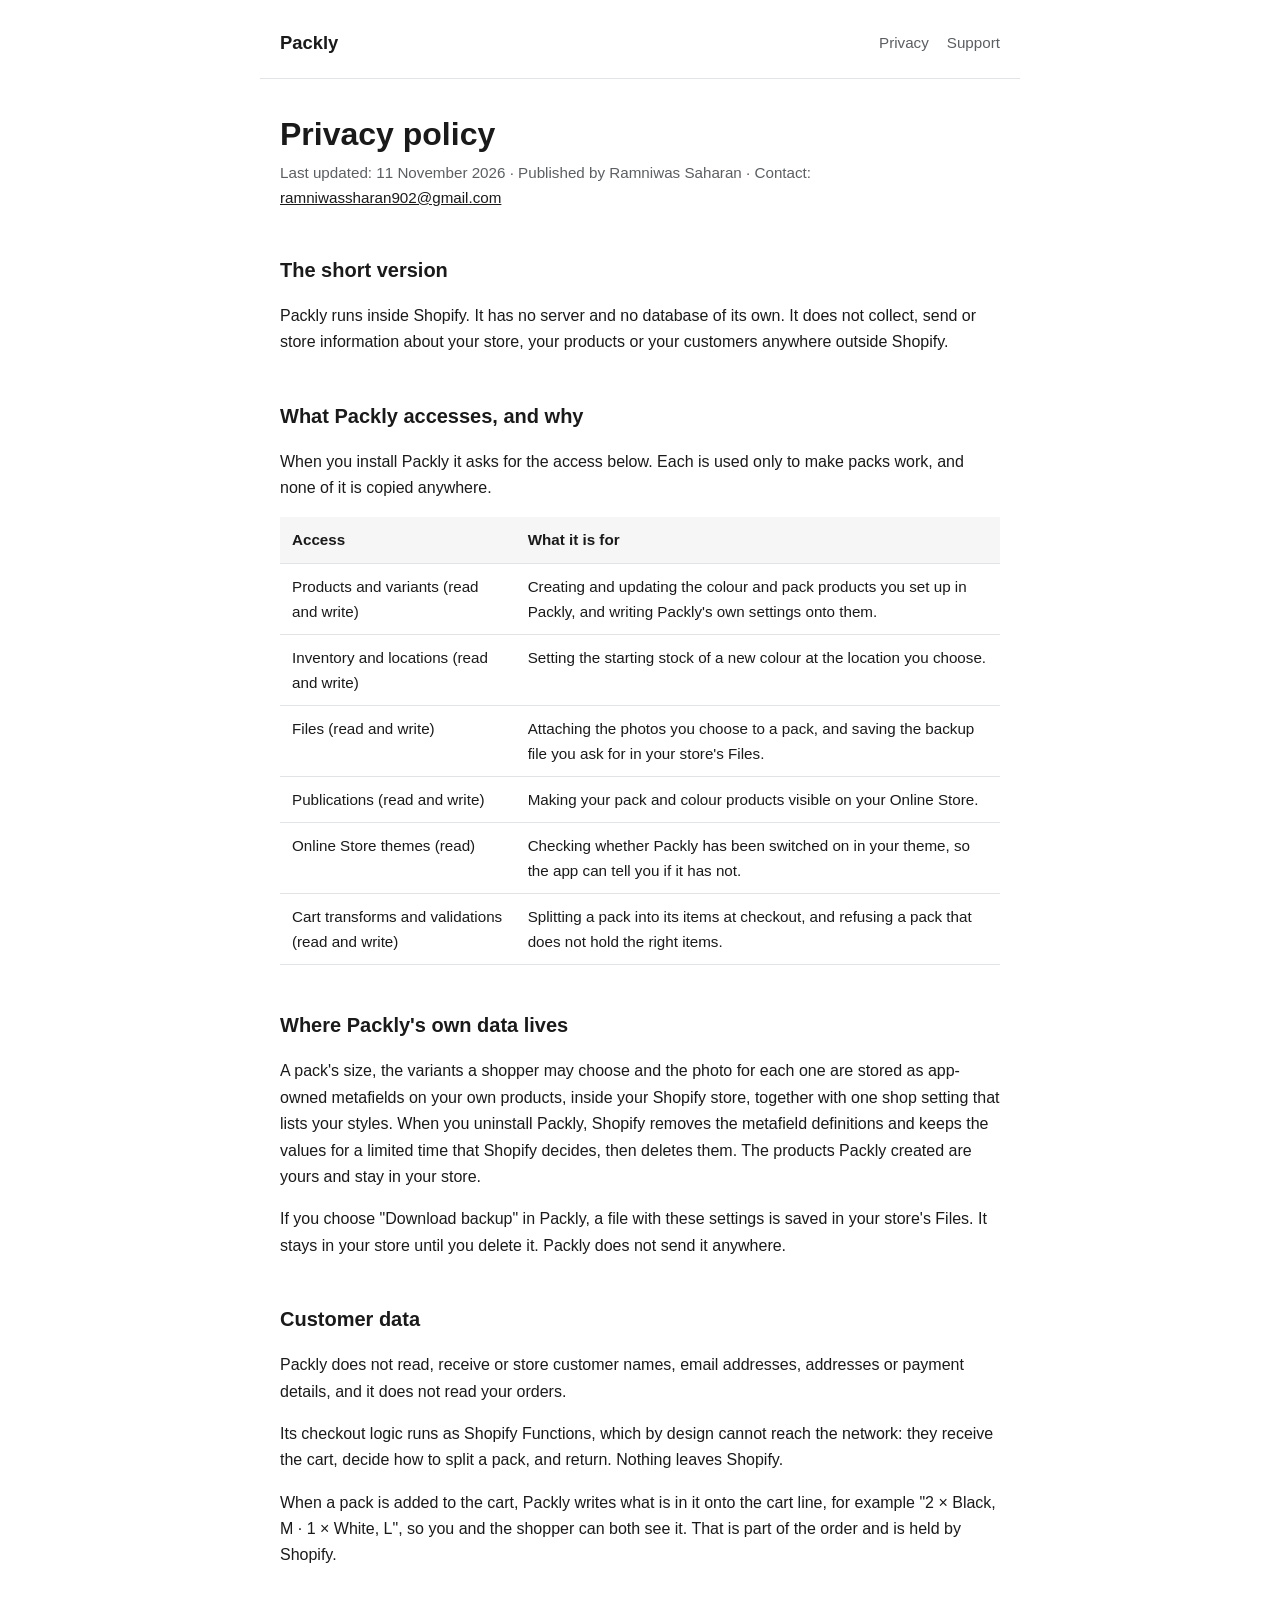
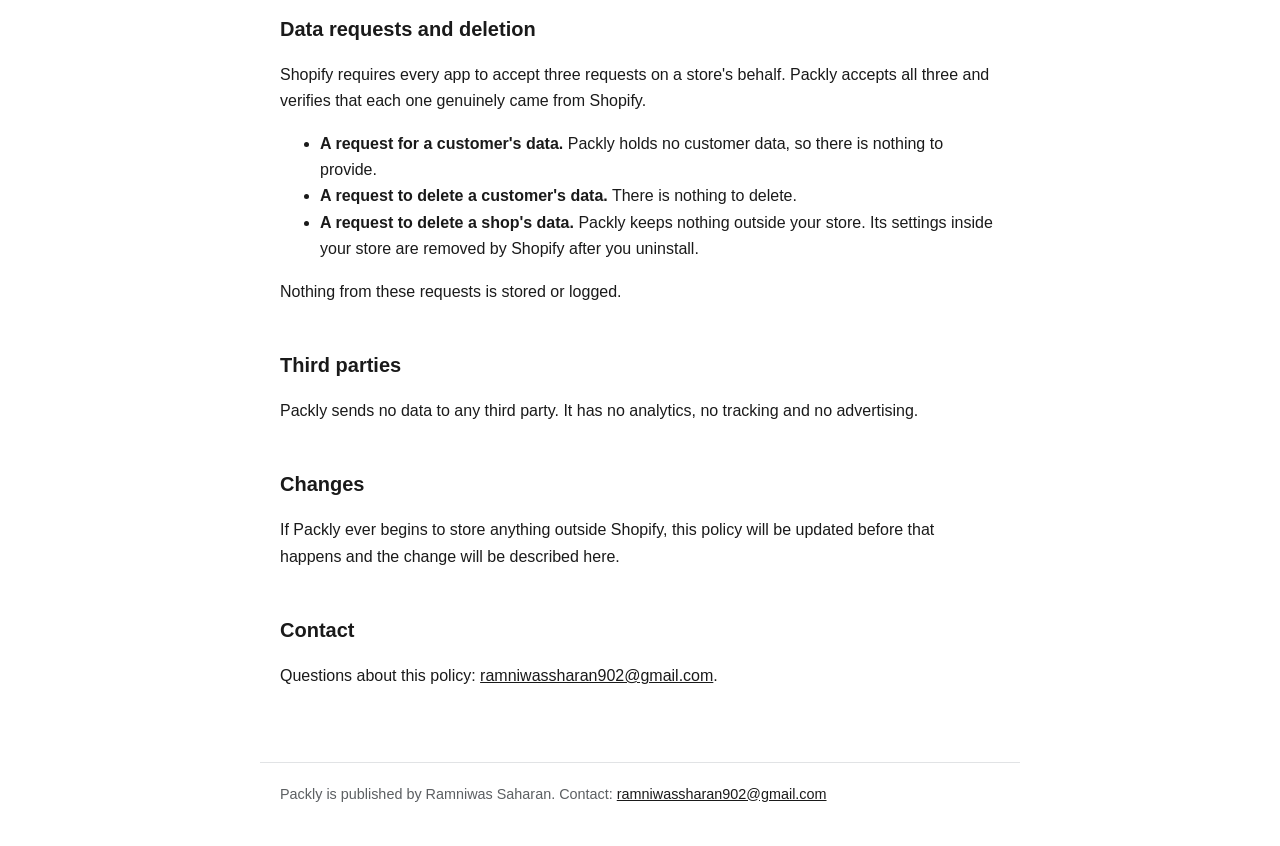
==== privacy.html @ 3a973455 "Packly privacy policy and support pages" ====
<!doctype html>
<html lang="en"><head><meta charset="utf-8"><meta name="viewport" content="width=device-width,initial-scale=1">
<title>Packly – Privacy policy</title><meta name="description" content="How Packly handles data: it stores nothing outside Shopify."><link rel="stylesheet" href="style.css"></head>
<body><header><a class="brand" href="index.html">Packly</a><nav><a href="privacy.html">Privacy</a><a href="support.html">Support</a></nav></header>
<main>
<h1>Privacy policy</h1>
<p class="meta">Last updated: 11 November 2026 &middot; Published by Ramniwas Saharan &middot; Contact: <a href="mailto:ramniwassharan902@gmail.com">ramniwassharan902@gmail.com</a></p>

<h2>The short version</h2>
<p>Packly runs inside Shopify. It has no server and no database of its own. It does not collect, send or store information about your store, your products or your customers anywhere outside Shopify.</p>

<h2>What Packly accesses, and why</h2>
<p>When you install Packly it asks for the access below. Each is used only to make packs work, and none of it is copied anywhere.</p>
<table>
<tr><th>Access</th><th>What it is for</th></tr>
<tr><td>Products and variants (read and write)</td><td>Creating and updating the colour and pack products you set up in Packly, and writing Packly's own settings onto them.</td></tr>
<tr><td>Inventory and locations (read and write)</td><td>Setting the starting stock of a new colour at the location you choose.</td></tr>
<tr><td>Files (read and write)</td><td>Attaching the photos you choose to a pack, and saving the backup file you ask for in your store's Files.</td></tr>
<tr><td>Publications (read and write)</td><td>Making your pack and colour products visible on your Online Store.</td></tr>
<tr><td>Online Store themes (read)</td><td>Checking whether Packly has been switched on in your theme, so the app can tell you if it has not.</td></tr>
<tr><td>Cart transforms and validations (read and write)</td><td>Splitting a pack into its items at checkout, and refusing a pack that does not hold the right items.</td></tr>
</table>

<h2>Where Packly's own data lives</h2>
<p>A pack's size, the variants a shopper may choose and the photo for each one are stored as app-owned metafields on your own products, inside your Shopify store, together with one shop setting that lists your styles. When you uninstall Packly, Shopify removes the metafield definitions and keeps the values for a limited time that Shopify decides, then deletes them. The products Packly created are yours and stay in your store.</p>
<p>If you choose "Download backup" in Packly, a file with these settings is saved in your store's Files. It stays in your store until you delete it. Packly does not send it anywhere.</p>

<h2>Customer data</h2>
<p>Packly does not read, receive or store customer names, email addresses, addresses or payment details, and it does not read your orders.</p>
<p>Its checkout logic runs as Shopify Functions, which by design cannot reach the network: they receive the cart, decide how to split a pack, and return. Nothing leaves Shopify.</p>
<p>When a pack is added to the cart, Packly writes what is in it onto the cart line, for example "2 &times; Black, M &middot; 1 &times; White, L", so you and the shopper can both see it. That is part of the order and is held by Shopify.</p>

<h2>Data requests and deletion</h2>
<p>Shopify requires every app to accept three requests on a store's behalf. Packly accepts all three and verifies that each one genuinely came from Shopify.</p>
<ul>
<li><strong>A request for a customer's data.</strong> Packly holds no customer data, so there is nothing to provide.</li>
<li><strong>A request to delete a customer's data.</strong> There is nothing to delete.</li>
<li><strong>A request to delete a shop's data.</strong> Packly keeps nothing outside your store. Its settings inside your store are removed by Shopify after you uninstall.</li>
</ul>
<p>Nothing from these requests is stored or logged.</p>

<h2>Third parties</h2>
<p>Packly sends no data to any third party. It has no analytics, no tracking and no advertising.</p>

<h2>Changes</h2>
<p>If Packly ever begins to store anything outside Shopify, this policy will be updated before that happens and the change will be described here.</p>

<h2>Contact</h2>
<p>Questions about this policy: <a href="mailto:ramniwassharan902@gmail.com">ramniwassharan902@gmail.com</a>.</p>
</main>
<footer>Packly is published by Ramniwas Saharan. Contact: <a href="mailto:ramniwassharan902@gmail.com">ramniwassharan902@gmail.com</a></footer></body></html>
---- style.css ----
:root{--bg:#fff;--fg:#1a1a1a;--muted:#5c5f62;--line:#e1e3e5;--accent:#111;--soft:#f6f6f7}
@media (prefers-color-scheme:dark){:root{--bg:#141414;--fg:#ececec;--muted:#a1a1a1;--line:#2c2c2c;--accent:#fff;--soft:#1d1d1d}}
*{box-sizing:border-box}
body{margin:0;background:var(--bg);color:var(--fg);font:16px/1.65 -apple-system,BlinkMacSystemFont,"Segoe UI",Roboto,Helvetica,Arial,sans-serif}
header,main,footer{max-width:760px;margin:0 auto;padding:0 20px}
header{display:flex;align-items:center;justify-content:space-between;padding-top:28px;padding-bottom:20px;border-bottom:1px solid var(--line)}
header a.brand{font-weight:700;font-size:1.15rem;color:var(--fg);text-decoration:none}
nav a{margin-left:18px;color:var(--muted);text-decoration:none;font-size:.95rem}
nav a:hover{color:var(--fg)}
main{padding-top:36px;padding-bottom:56px}
h1{font-size:2rem;line-height:1.2;margin:0 0 6px}
h2{font-size:1.25rem;margin:2.2em 0 .5em}
p.meta{color:var(--muted);margin:0 0 1.6em;font-size:.95rem}
a{color:var(--fg)}
table{width:100%;border-collapse:collapse;margin:1em 0;font-size:.95rem}
th,td{text-align:left;padding:10px 12px;border-bottom:1px solid var(--line);vertical-align:top}
th{background:var(--soft);font-weight:600}
.card{background:var(--soft);border:1px solid var(--line);border-radius:12px;padding:18px 20px;margin:1.2em 0}
details{border-bottom:1px solid var(--line);padding:12px 0}
summary{cursor:pointer;font-weight:600}
details p{margin:.6em 0 0;color:var(--muted)}
footer{padding-top:20px;padding-bottom:40px;border-top:1px solid var(--line);color:var(--muted);font-size:.9rem}
@media (max-width:520px){nav a{margin-left:12px}h1{font-size:1.6rem}}
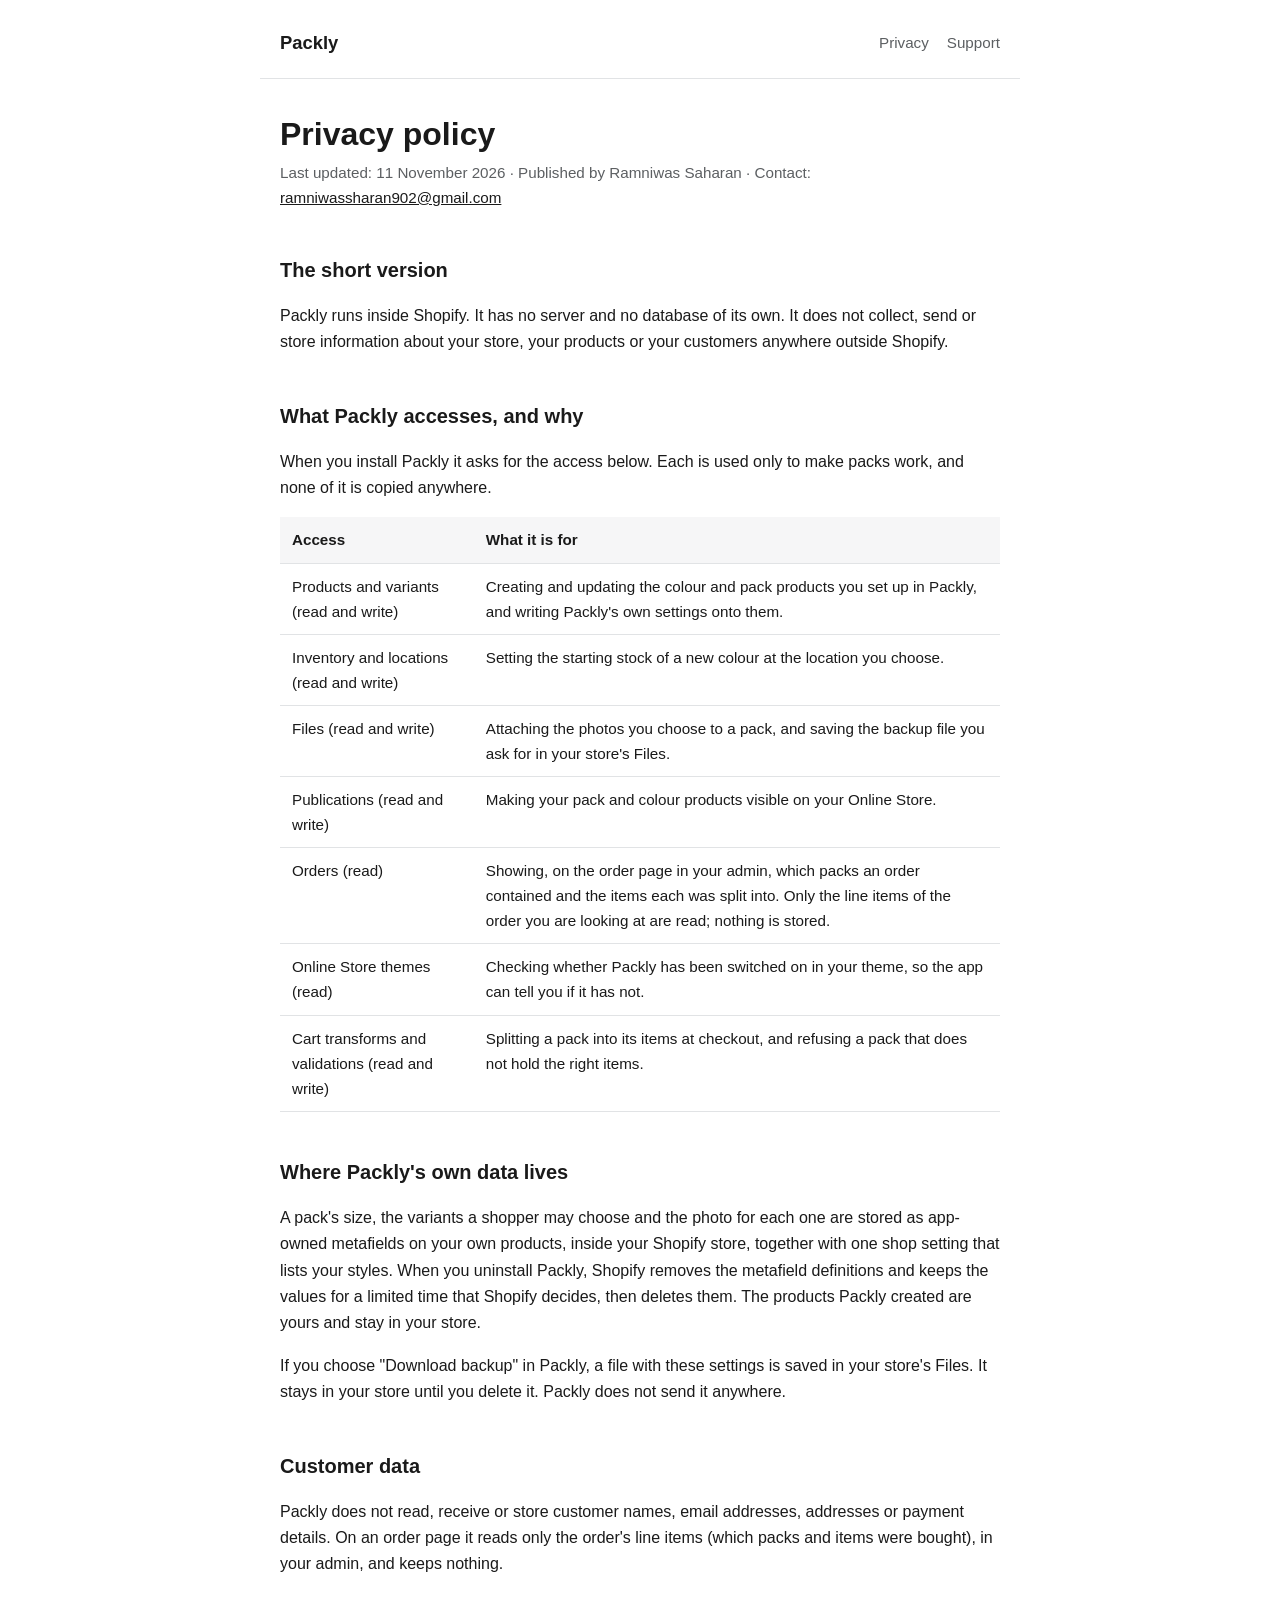
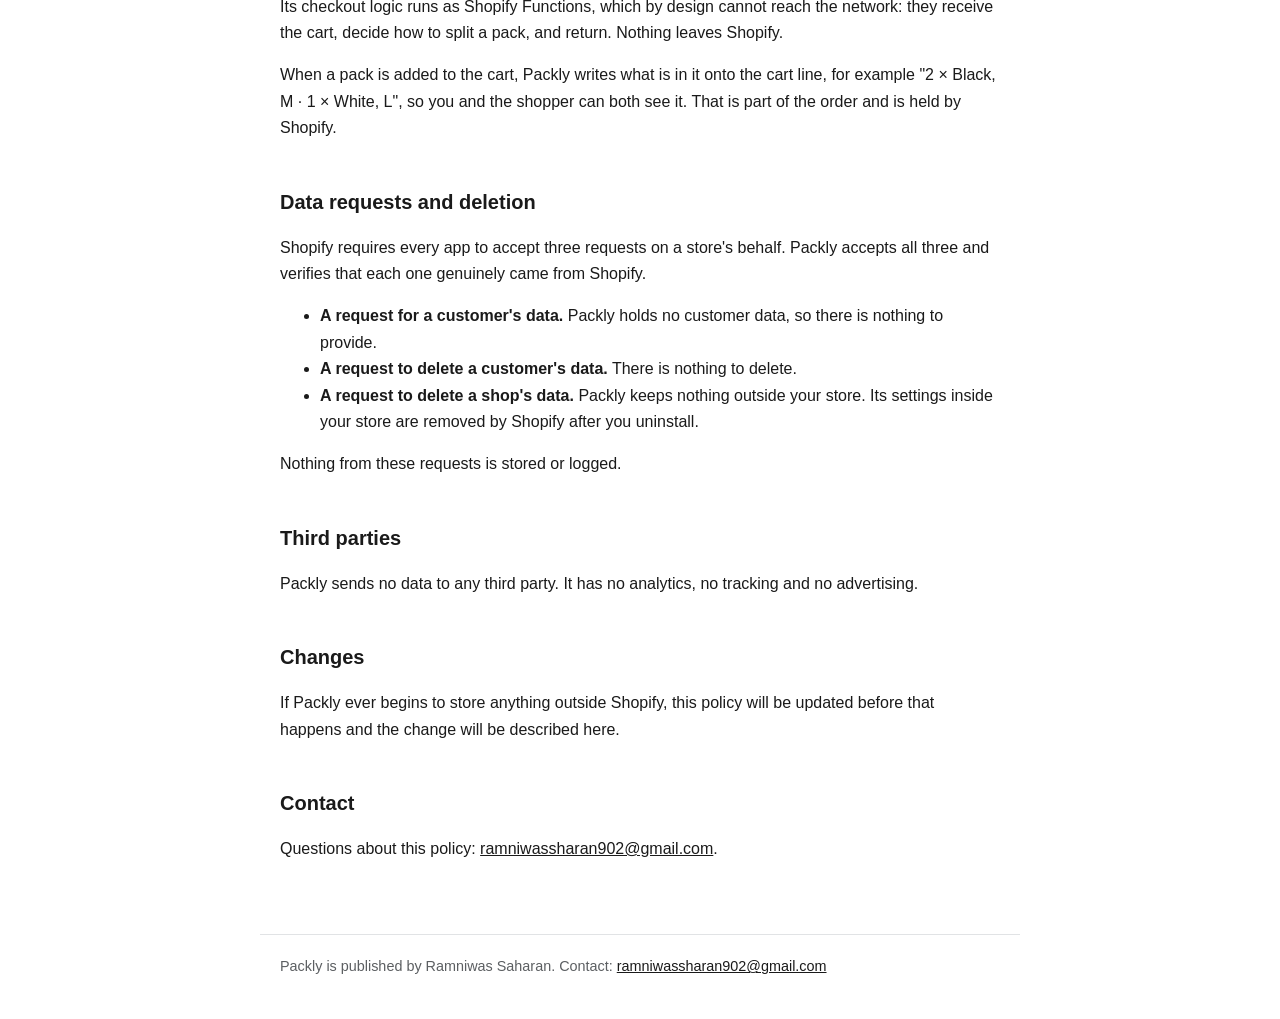
==== commit 38c530bf: "Privacy: orders access" ====
--- a/privacy.html
+++ b/privacy.html
@@ -17,6 +17,7 @@
 <tr><td>Inventory and locations (read and write)</td><td>Setting the starting stock of a new colour at the location you choose.</td></tr>
 <tr><td>Files (read and write)</td><td>Attaching the photos you choose to a pack, and saving the backup file you ask for in your store's Files.</td></tr>
 <tr><td>Publications (read and write)</td><td>Making your pack and colour products visible on your Online Store.</td></tr>
+<tr><td>Orders (read)</td><td>Showing, on the order page in your admin, which packs an order contained and the items each was split into. Only the line items of the order you are looking at are read; nothing is stored.</td></tr>
 <tr><td>Online Store themes (read)</td><td>Checking whether Packly has been switched on in your theme, so the app can tell you if it has not.</td></tr>
 <tr><td>Cart transforms and validations (read and write)</td><td>Splitting a pack into its items at checkout, and refusing a pack that does not hold the right items.</td></tr>
 </table>
@@ -26,7 +27,7 @@
 <p>If you choose "Download backup" in Packly, a file with these settings is saved in your store's Files. It stays in your store until you delete it. Packly does not send it anywhere.</p>
 
 <h2>Customer data</h2>
-<p>Packly does not read, receive or store customer names, email addresses, addresses or payment details, and it does not read your orders.</p>
+<p>Packly does not read, receive or store customer names, email addresses, addresses or payment details. On an order page it reads only the order's line items (which packs and items were bought), in your admin, and keeps nothing.</p>
 <p>Its checkout logic runs as Shopify Functions, which by design cannot reach the network: they receive the cart, decide how to split a pack, and return. Nothing leaves Shopify.</p>
 <p>When a pack is added to the cart, Packly writes what is in it onto the cart line, for example "2 &times; Black, M &middot; 1 &times; White, L", so you and the shopper can both see it. That is part of the order and is held by Shopify.</p>
 
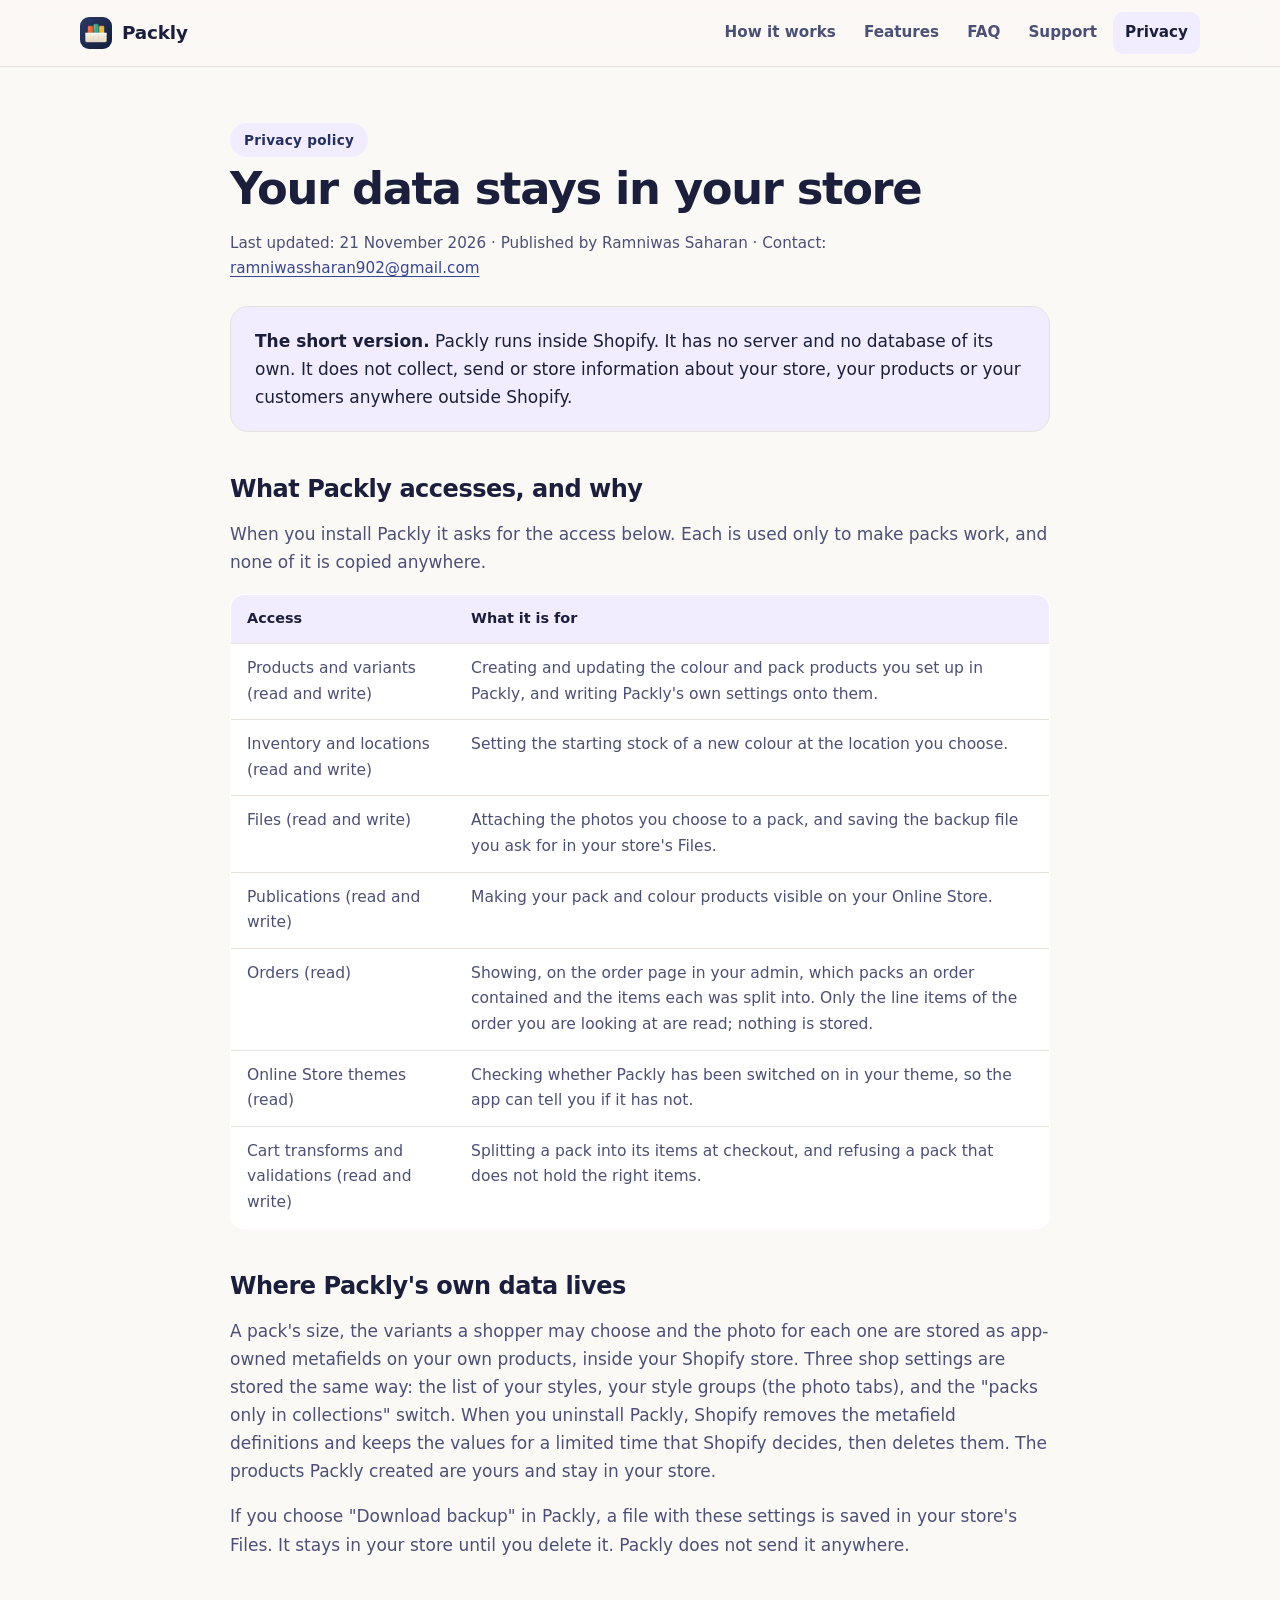
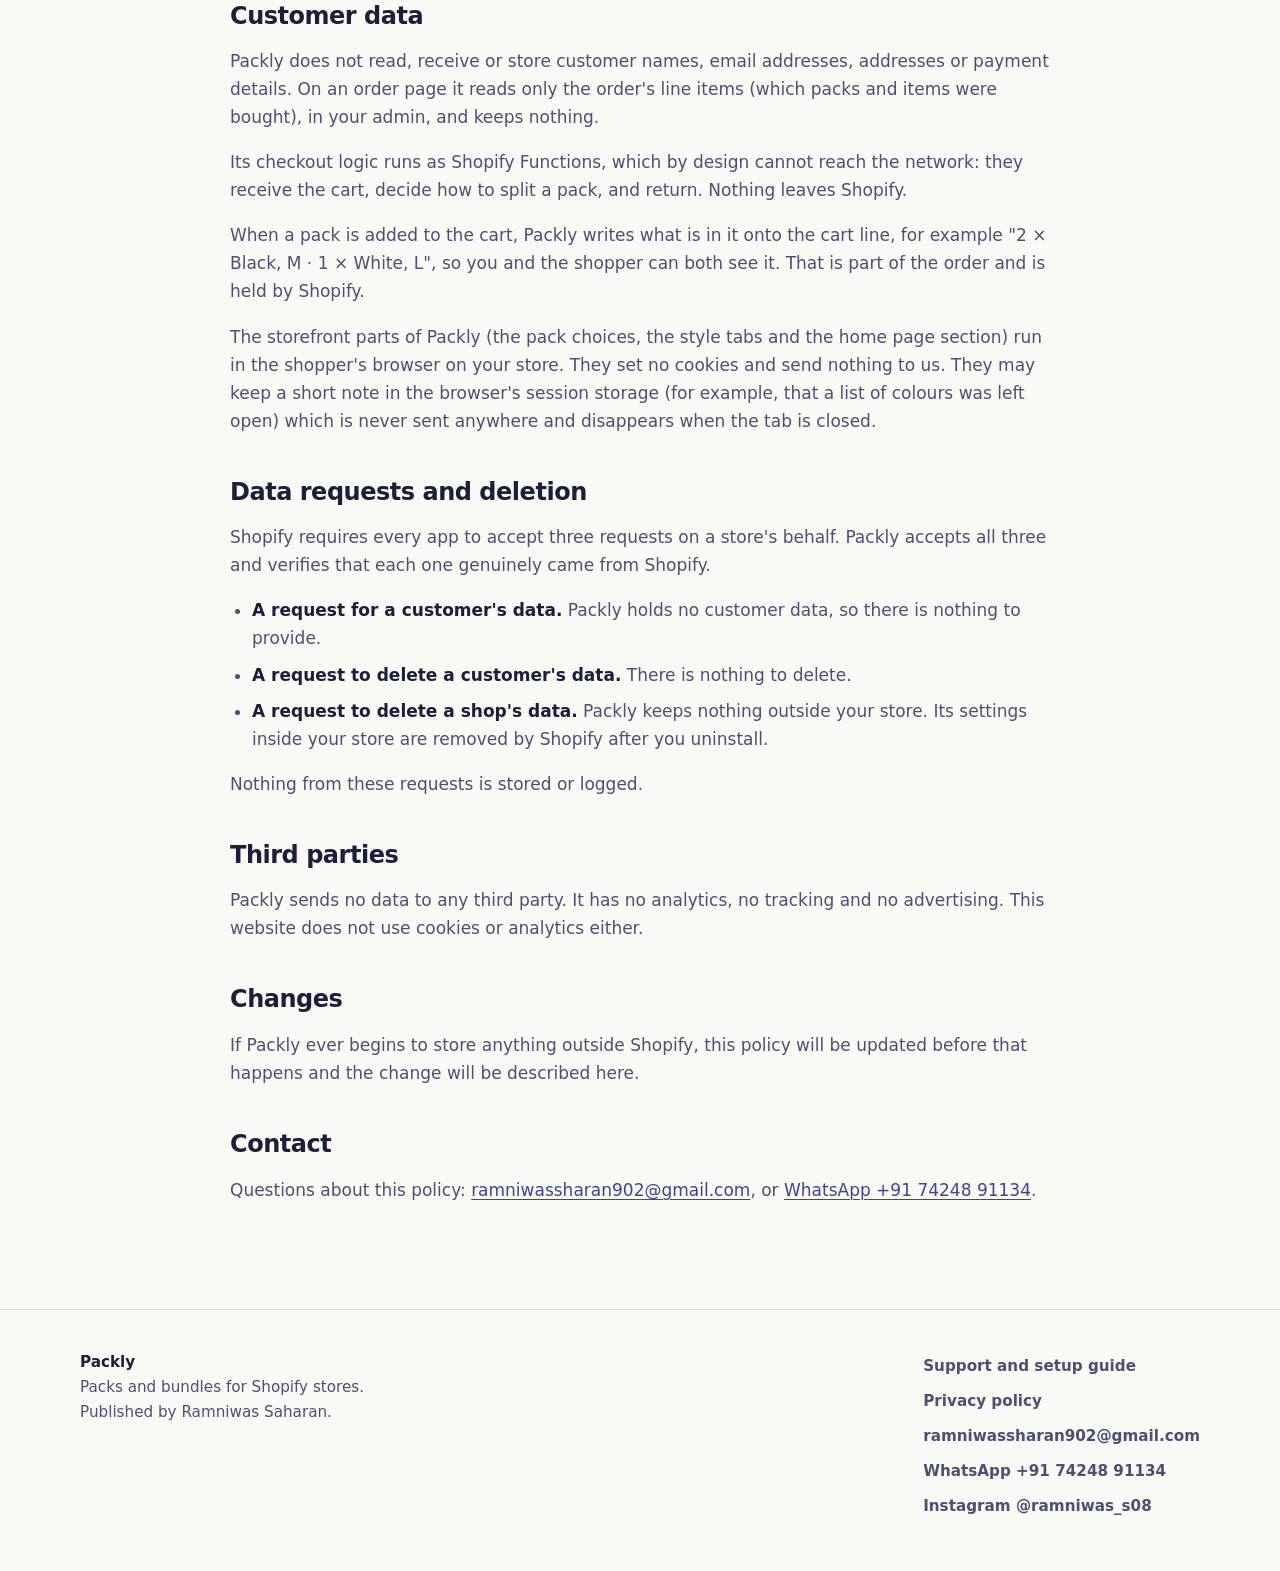
==== commit 0aa84258: "Modern site redesign: home, support and privacy pages, screenshots, favicon" ====
--- a/privacy.html
+++ b/privacy.html
@@ -1,13 +1,39 @@
 <!doctype html>
-<html lang="en"><head><meta charset="utf-8"><meta name="viewport" content="width=device-width,initial-scale=1">
-<title>Packly – Privacy policy</title><meta name="description" content="How Packly handles data: it stores nothing outside Shopify."><link rel="stylesheet" href="style.css"></head>
-<body><header><a class="brand" href="index.html">Packly</a><nav><a href="privacy.html">Privacy</a><a href="support.html">Support</a></nav></header>
-<main>
-<h1>Privacy policy</h1>
-<p class="meta">Last updated: 11 November 2026 &middot; Published by Ramniwas Saharan &middot; Contact: <a href="mailto:ramniwassharan902@gmail.com">ramniwassharan902@gmail.com</a></p>
+<html lang="en">
+<head>
+<meta charset="utf-8">
+<meta name="viewport" content="width=device-width,initial-scale=1">
+<title>Privacy policy – Packly</title>
+<meta name="description" content="Packly runs inside Shopify and stores nothing outside it. What it accesses, why, and what happens to your data.">
+<meta name="theme-color" content="#26305e">
+<link rel="canonical" href="https://ramniwas08.github.io/packly/privacy.html">
+<link rel="icon" href="assets/favicon.png">
+<link rel="apple-touch-icon" href="assets/icon-192.png">
+<meta property="og:title" content="Privacy policy – Packly">
+<meta property="og:description" content="">
+<meta property="og:image" content="https://ramniwas08.github.io/packly/assets/hero-every-store.jpg">
+<meta property="og:type" content="website">
+<link rel="stylesheet" href="style.css">
+<script src="site.js" defer></script>
+</head>
+<body>
+<a class="skip" href="#main">Skip to content</a>
+<header class="site-header"><div class="wrap">
+<a class="brand" href="index.html"><img src="assets/icon-192.png" alt="" width="32" height="32">Packly</a>
+<nav aria-label="Main">
+<a href="index.html#how">How it works</a>
+<a href="index.html#features">Features</a>
+<a href="index.html#faq">FAQ</a>
+<a href="support.html">Support</a>
+<a href="privacy.html" aria-current="page">Privacy</a>
+</nav></div></header>
 
-<h2>The short version</h2>
-<p>Packly runs inside Shopify. It has no server and no database of its own. It does not collect, send or store information about your store, your products or your customers anywhere outside Shopify.</p>
+
+<main id="main"><div class="doc"><div class="wrap">
+<span class="eyebrow">Privacy policy</span>
+<h1>Your data stays in your store</h1>
+<p class="meta">Last updated: 21 November 2026 · Published by Ramniwas Saharan · Contact: <a href="mailto:ramniwassharan902@gmail.com">ramniwassharan902@gmail.com</a></p>
+<div class="callout"><p><strong>The short version.</strong> Packly runs inside Shopify. It has no server and no database of its own. It does not collect, send or store information about your store, your products or your customers anywhere outside Shopify.</p></div>
 
 <h2>What Packly accesses, and why</h2>
 <p>When you install Packly it asks for the access below. Each is used only to make packs work, and none of it is copied anywhere.</p>
@@ -23,13 +49,14 @@
 </table>
 
 <h2>Where Packly's own data lives</h2>
-<p>A pack's size, the variants a shopper may choose and the photo for each one are stored as app-owned metafields on your own products, inside your Shopify store, together with one shop setting that lists your styles. When you uninstall Packly, Shopify removes the metafield definitions and keeps the values for a limited time that Shopify decides, then deletes them. The products Packly created are yours and stay in your store.</p>
+<p>A pack's size, the variants a shopper may choose and the photo for each one are stored as app-owned metafields on your own products, inside your Shopify store. Three shop settings are stored the same way: the list of your styles, your style groups (the photo tabs), and the "packs only in collections" switch. When you uninstall Packly, Shopify removes the metafield definitions and keeps the values for a limited time that Shopify decides, then deletes them. The products Packly created are yours and stay in your store.</p>
 <p>If you choose "Download backup" in Packly, a file with these settings is saved in your store's Files. It stays in your store until you delete it. Packly does not send it anywhere.</p>
 
 <h2>Customer data</h2>
 <p>Packly does not read, receive or store customer names, email addresses, addresses or payment details. On an order page it reads only the order's line items (which packs and items were bought), in your admin, and keeps nothing.</p>
 <p>Its checkout logic runs as Shopify Functions, which by design cannot reach the network: they receive the cart, decide how to split a pack, and return. Nothing leaves Shopify.</p>
-<p>When a pack is added to the cart, Packly writes what is in it onto the cart line, for example "2 &times; Black, M &middot; 1 &times; White, L", so you and the shopper can both see it. That is part of the order and is held by Shopify.</p>
+<p>When a pack is added to the cart, Packly writes what is in it onto the cart line, for example "2 × Black, M · 1 × White, L", so you and the shopper can both see it. That is part of the order and is held by Shopify.</p>
+<p>The storefront parts of Packly (the pack choices, the style tabs and the home page section) run in the shopper's browser on your store. They set no cookies and send nothing to us. They may keep a short note in the browser's session storage (for example, that a list of colours was left open) which is never sent anywhere and disappears when the tab is closed.</p>
 
 <h2>Data requests and deletion</h2>
 <p>Shopify requires every app to accept three requests on a store's behalf. Packly accepts all three and verifies that each one genuinely came from Shopify.</p>
@@ -41,12 +68,23 @@
 <p>Nothing from these requests is stored or logged.</p>
 
 <h2>Third parties</h2>
-<p>Packly sends no data to any third party. It has no analytics, no tracking and no advertising.</p>
+<p>Packly sends no data to any third party. It has no analytics, no tracking and no advertising. This website does not use cookies or analytics either.</p>
 
 <h2>Changes</h2>
 <p>If Packly ever begins to store anything outside Shopify, this policy will be updated before that happens and the change will be described here.</p>
 
 <h2>Contact</h2>
-<p>Questions about this policy: <a href="mailto:ramniwassharan902@gmail.com">ramniwassharan902@gmail.com</a>.</p>
-</main>
-<footer>Packly is published by Ramniwas Saharan. Contact: <a href="mailto:ramniwassharan902@gmail.com">ramniwassharan902@gmail.com</a></footer></body></html>
+<p>Questions about this policy: <a href="mailto:ramniwassharan902@gmail.com">ramniwassharan902@gmail.com</a>, or <a href="https://wa.me/917424891134">WhatsApp +91 74248 91134</a>.</p>
+</div></div></main>
+
+
+<footer class="site-footer"><div class="wrap footer-grid">
+<div><strong style="color:var(--ink)">Packly</strong><br>Packs and bundles for Shopify stores.<br>Published by Ramniwas Saharan.</div>
+<nav aria-label="Footer">
+<a href="support.html">Support and setup guide</a>
+<a href="privacy.html">Privacy policy</a>
+<a href="mailto:ramniwassharan902@gmail.com">ramniwassharan902@gmail.com</a>
+<a href="https://wa.me/917424891134">WhatsApp +91 74248 91134</a>
+<a href="https://instagram.com/ramniwas_s08">Instagram @ramniwas_s08</a>
+</nav></div></footer>
+</body></html>
--- a/style.css
+++ b/style.css
@@ -1,23 +1,162 @@
-:root{--bg:#fff;--fg:#1a1a1a;--muted:#5c5f62;--line:#e1e3e5;--accent:#111;--soft:#f6f6f7}
-@media (prefers-color-scheme:dark){:root{--bg:#141414;--fg:#ececec;--muted:#a1a1a1;--line:#2c2c2c;--accent:#fff;--soft:#1d1d1d}}
-*{box-sizing:border-box}
-body{margin:0;background:var(--bg);color:var(--fg);font:16px/1.65 -apple-system,BlinkMacSystemFont,"Segoe UI",Roboto,Helvetica,Arial,sans-serif}
-header,main,footer{max-width:760px;margin:0 auto;padding:0 20px}
-header{display:flex;align-items:center;justify-content:space-between;padding-top:28px;padding-bottom:20px;border-bottom:1px solid var(--line)}
-header a.brand{font-weight:700;font-size:1.15rem;color:var(--fg);text-decoration:none}
-nav a{margin-left:18px;color:var(--muted);text-decoration:none;font-size:.95rem}
-nav a:hover{color:var(--fg)}
-main{padding-top:36px;padding-bottom:56px}
-h1{font-size:2rem;line-height:1.2;margin:0 0 6px}
-h2{font-size:1.25rem;margin:2.2em 0 .5em}
-p.meta{color:var(--muted);margin:0 0 1.6em;font-size:.95rem}
-a{color:var(--fg)}
-table{width:100%;border-collapse:collapse;margin:1em 0;font-size:.95rem}
-th,td{text-align:left;padding:10px 12px;border-bottom:1px solid var(--line);vertical-align:top}
-th{background:var(--soft);font-weight:600}
-.card{background:var(--soft);border:1px solid var(--line);border-radius:12px;padding:18px 20px;margin:1.2em 0}
-details{border-bottom:1px solid var(--line);padding:12px 0}
-summary{cursor:pointer;font-weight:600}
-details p{margin:.6em 0 0;color:var(--muted)}
-footer{padding-top:20px;padding-bottom:40px;border-top:1px solid var(--line);color:var(--muted);font-size:.9rem}
-@media (max-width:520px){nav a{margin-left:12px}h1{font-size:1.6rem}}
+/* Packly site — clean, light, modern. Warm off-white, deep indigo ink, one amber accent.
+   One file for every page. System fonts only (no web-font request), subtle motion that stops
+   for people who ask for less of it. */
+:root {
+  --bg: #fbf9f6;
+  --surface: #ffffff;
+  --ink: #1b1f3b;
+  --ink-soft: #4b5074;
+  --line: #e7e3dc;
+  --accent: #f2a93b;
+  --brand: #26305e;
+  --brand-2: #3a4790;
+  --on-brand: #ffffff;
+  --tint: #f1edff;
+  --ok: #1c7c4f;
+  --radius: 18px;
+  --shadow: 0 1px 2px rgba(27, 31, 59, .06), 0 12px 32px -12px rgba(27, 31, 59, .18);
+  --max: 1120px;
+  font-family: ui-sans-serif, system-ui, -apple-system, "Segoe UI", Roboto, "Helvetica Neue", Arial, sans-serif;
+}
+@media (prefers-color-scheme: dark) {
+  :root {
+    --bg: #111428; --surface: #181c37; --ink: #f2f3fb; --ink-soft: #b4b9d8; --line: #2a2f55;
+    --tint: #1d2147; --brand: #aab4ff; --brand-2: #c9d0ff; --on-brand: #11142a;
+    --shadow: 0 1px 2px rgba(0, 0, 0, .4), 0 12px 32px -12px rgba(0, 0, 0, .6);
+  }
+}
+* { box-sizing: border-box; }
+html { scroll-behavior: smooth; }
+body { margin: 0; background: var(--bg); color: var(--ink); line-height: 1.65; font-size: 17px; -webkit-font-smoothing: antialiased; }
+img { max-width: 100%; height: auto; display: block; }
+a { color: var(--brand-2); text-decoration-thickness: 1px; text-underline-offset: 3px; }
+a:hover { color: var(--brand); }
+:focus-visible { outline: 3px solid var(--accent); outline-offset: 3px; border-radius: 6px; }
+.skip { position: absolute; left: -999px; top: 8px; background: var(--ink); color: var(--bg); padding: 10px 14px; border-radius: 8px; z-index: 50; }
+.skip:focus { left: 8px; }
+.wrap { width: min(var(--max), 100% - 40px); margin-inline: auto; }
+
+.site-header { position: sticky; top: 0; z-index: 20; background: color-mix(in srgb, var(--bg) 86%, transparent); backdrop-filter: saturate(1.4) blur(12px); border-bottom: 1px solid var(--line); }
+.site-header .wrap { display: flex; align-items: center; justify-content: space-between; min-height: 66px; gap: 16px; }
+.brand { display: inline-flex; align-items: center; gap: 10px; font-weight: 800; font-size: 1.15rem; color: var(--ink); text-decoration: none; letter-spacing: -.01em; }
+.brand img { width: 32px; height: 32px; border-radius: 9px; }
+nav { display: flex; align-items: center; gap: 4px; flex-wrap: wrap; }
+nav a { color: var(--ink-soft); text-decoration: none; padding: 8px 12px; border-radius: 10px; font-weight: 600; font-size: .95rem; }
+nav a:hover, nav a[aria-current="page"] { color: var(--ink); background: var(--tint); }
+
+.btn { display: inline-flex; align-items: center; gap: 8px; padding: 13px 22px; border-radius: 999px; font-weight: 700; text-decoration: none; border: 1px solid transparent; transition: transform .15s ease, box-shadow .15s ease; }
+.btn-primary { background: var(--brand); color: var(--on-brand); box-shadow: 0 8px 20px -8px color-mix(in srgb, var(--brand) 70%, transparent); }
+.btn-primary:hover { transform: translateY(-2px); color: var(--on-brand); }
+.btn-ghost { background: var(--surface); color: var(--ink); border-color: var(--line); }
+.btn-ghost:hover { transform: translateY(-2px); box-shadow: var(--shadow); color: var(--ink); }
+
+.hero { padding: 72px 0 40px; position: relative; overflow: hidden; isolation: isolate; }
+.hero::before { content: ""; position: absolute; inset: -20% -10% auto auto; width: 620px; height: 620px; background: radial-gradient(closest-side, color-mix(in srgb, var(--accent) 38%, transparent), transparent); z-index: -1; }
+.hero::after { content: ""; position: absolute; inset: auto auto -30% -10%; width: 560px; height: 560px; background: radial-gradient(closest-side, color-mix(in srgb, var(--brand-2) 26%, transparent), transparent); z-index: -1; }
+.hero-grid { display: grid; grid-template-columns: 1.02fr 1fr; gap: 48px; align-items: center; }
+.eyebrow { display: inline-flex; align-items: center; gap: 8px; padding: 6px 14px; border-radius: 999px; background: var(--tint); color: var(--brand); font-weight: 700; font-size: .85rem; letter-spacing: .02em; }
+h1 { font-size: clamp(2.2rem, 5vw, 3.6rem); line-height: 1.07; letter-spacing: -.03em; margin: 18px 0 18px; font-weight: 800; }
+h1 em { font-style: normal; background: linear-gradient(180deg, transparent 62%, color-mix(in srgb, var(--accent) 55%, transparent) 62%); }
+.lead { font-size: 1.2rem; color: var(--ink-soft); max-width: 36em; margin: 0 0 28px; }
+.cta-row { display: flex; flex-wrap: wrap; gap: 12px; }
+.hero-note { margin-top: 18px; color: var(--ink-soft); font-size: .92rem; }
+.frame { border-radius: var(--radius); overflow: hidden; box-shadow: var(--shadow); border: 1px solid var(--line); background: var(--surface); }
+.frame img { width: 100%; }
+.float { animation: float 7s ease-in-out infinite; }
+@keyframes float { 50% { transform: translateY(-8px); } }
+
+section { padding: 64px 0; }
+.section-head { max-width: 42em; margin-bottom: 36px; }
+h2 { font-size: clamp(1.7rem, 3.2vw, 2.4rem); line-height: 1.15; letter-spacing: -.02em; margin: 0 0 12px; }
+h3 { font-size: 1.12rem; margin: 0 0 6px; letter-spacing: -.01em; }
+.section-head p { color: var(--ink-soft); margin: 0; font-size: 1.08rem; }
+.band { background: var(--surface); border-block: 1px solid var(--line); }
+
+.steps { display: grid; grid-template-columns: repeat(3, 1fr); gap: 20px; counter-reset: step; }
+.step { background: var(--surface); border: 1px solid var(--line); border-radius: var(--radius); padding: 26px; }
+.step::before { counter-increment: step; content: counter(step); display: grid; place-items: center; width: 36px; height: 36px; border-radius: 12px; background: var(--brand); color: var(--on-brand); font-weight: 800; margin-bottom: 14px; }
+.step p { margin: 0; color: var(--ink-soft); }
+
+.grid-3 { display: grid; grid-template-columns: repeat(3, 1fr); gap: 20px; }
+.card { background: var(--bg); border: 1px solid var(--line); border-radius: var(--radius); padding: 26px; transition: transform .2s ease, box-shadow .2s ease; }
+.band .card { background: var(--bg); }
+.card:hover { transform: translateY(-3px); box-shadow: var(--shadow); }
+.card p { margin: 0; color: var(--ink-soft); font-size: .98rem; }
+.icon { width: 44px; height: 44px; border-radius: 14px; background: var(--tint); display: grid; place-items: center; margin-bottom: 14px; font-size: 1.3rem; }
+
+.split { display: grid; grid-template-columns: 1fr 1fr; gap: 48px; align-items: center; }
+.split.reverse .copy { order: 2; }
+.copy ul { padding: 0; list-style: none; margin: 18px 0 0; display: grid; gap: 10px; }
+.copy li { padding-left: 30px; position: relative; color: var(--ink-soft); }
+.copy li::before { content: "✓"; position: absolute; left: 0; top: 2px; width: 22px; height: 22px; border-radius: 50%; background: var(--tint); color: var(--ok); display: grid; place-items: center; font-size: .8rem; font-weight: 800; line-height: 22px; text-align: center; }
+.copy p { color: var(--ink-soft); }
+.chips { display: flex; flex-wrap: wrap; gap: 10px; margin-top: 18px; }
+.chip { padding: 8px 16px; border-radius: 999px; background: var(--bg); border: 1px solid var(--line); font-weight: 600; font-size: .92rem; }
+
+.price { display: grid; place-items: center; text-align: center; }
+.price-card { background: var(--bg); border: 1px solid var(--line); border-radius: 24px; padding: 40px; max-width: 460px; box-shadow: var(--shadow); }
+.price-card .amount { font-size: 3.4rem; font-weight: 800; letter-spacing: -.03em; }
+.price-card ul { text-align: left; list-style: none; padding: 0; margin: 20px 0 26px; display: grid; gap: 10px; color: var(--ink-soft); }
+.price-card li::before { content: "✓ "; color: var(--ok); font-weight: 800; }
+
+details { background: var(--surface); border: 1px solid var(--line); border-radius: 14px; padding: 0 20px; margin-bottom: 10px; }
+summary { cursor: pointer; padding: 16px 0; font-weight: 700; list-style: none; display: flex; justify-content: space-between; gap: 16px; }
+summary::-webkit-details-marker { display: none; }
+summary::after { content: "+"; font-size: 1.4rem; line-height: 1; color: var(--brand); transition: transform .2s ease; }
+details[open] summary::after { transform: rotate(45deg); }
+details p { color: var(--ink-soft); margin: 0 0 16px; }
+
+.cta-band { background: linear-gradient(135deg, #26305e, #3a4790); color: #fff; border-radius: 28px; padding: 56px 40px; text-align: center; }
+.cta-band h2 { color: #fff; }
+.cta-band p { color: #dfe2ff; max-width: 34em; margin: 0 auto 26px; }
+.cta-band .btn-primary { background: var(--accent); color: #2b1c00; box-shadow: none; }
+.cta-band .btn-ghost { background: transparent; color: #fff; border-color: rgba(255, 255, 255, .45); }
+
+.doc { padding: 56px 0 24px; }
+.doc .wrap { width: min(820px, 100% - 40px); }
+.doc h1 { font-size: clamp(2rem, 4vw, 2.8rem); margin-top: 8px; }
+.doc h2 { font-size: 1.5rem; margin-top: 44px; }
+.doc p, .doc li { color: var(--ink-soft); }
+.doc strong { color: var(--ink); }
+.doc ol, .doc ul { padding-left: 22px; }
+.doc li { margin-bottom: 8px; }
+.meta { color: var(--ink-soft); font-size: .95rem; }
+.callout { background: var(--tint); border: 1px solid var(--line); border-radius: var(--radius); padding: 20px 24px; margin: 24px 0; }
+.callout p { margin: 0; color: var(--ink); }
+table { width: 100%; border-collapse: collapse; margin: 18px 0; background: var(--surface); border: 1px solid var(--line); border-radius: 14px; overflow: hidden; font-size: .97rem; }
+th, td { text-align: left; padding: 12px 16px; border-bottom: 1px solid var(--line); vertical-align: top; color: var(--ink-soft); }
+th { background: var(--tint); color: var(--ink); font-size: .9rem; }
+tr:last-child td { border-bottom: 0; }
+.contact-grid { display: grid; grid-template-columns: repeat(3, 1fr); gap: 16px; margin: 24px 0; }
+.contact-grid a { display: block; text-decoration: none; background: var(--surface); border: 1px solid var(--line); border-radius: 16px; padding: 18px 20px; color: var(--ink); transition: transform .15s ease, box-shadow .15s ease; }
+.contact-grid a:hover { transform: translateY(-2px); box-shadow: var(--shadow); }
+.contact-grid strong { font-size: .95rem; }
+.contact-grid small { display: block; color: var(--ink-soft); margin-bottom: 4px; }
+.toc { display: flex; flex-wrap: wrap; gap: 8px; margin: 18px 0 0; }
+.toc a { padding: 6px 14px; border-radius: 999px; background: var(--surface); border: 1px solid var(--line); text-decoration: none; font-weight: 600; font-size: .9rem; color: var(--ink-soft); }
+code { background: var(--tint); padding: 2px 7px; border-radius: 6px; font-size: .9em; }
+
+.site-footer { border-top: 1px solid var(--line); margin-top: 64px; padding: 40px 0 48px; color: var(--ink-soft); font-size: .95rem; }
+.footer-grid { display: flex; flex-wrap: wrap; gap: 24px 48px; justify-content: space-between; }
+.footer-grid nav { display: grid; gap: 2px; }
+.footer-grid nav a { padding: 4px 0; background: none; }
+
+.js .reveal { opacity: 0; transform: translateY(16px); transition: opacity .6s ease, transform .6s ease; }
+.js .reveal.in { opacity: 1; transform: none; }
+
+@media (max-width: 900px) {
+  .hero { padding-top: 40px; }
+  .hero-grid, .split { grid-template-columns: 1fr; gap: 28px; }
+  .split.reverse .copy { order: 0; }
+  .steps, .grid-3, .contact-grid { grid-template-columns: 1fr; }
+  section { padding: 44px 0; }
+  .cta-band { padding: 40px 22px; }
+  nav a { padding: 8px 9px; font-size: .9rem; }
+  .site-header .wrap { flex-wrap: wrap; padding-block: 8px; }
+}
+@media (prefers-reduced-motion: reduce) {
+  html { scroll-behavior: auto; }
+  .float { animation: none; }
+  .js .reveal { opacity: 1; transform: none; transition: none; }
+  .btn, .card, .contact-grid a { transition: none; }
+}
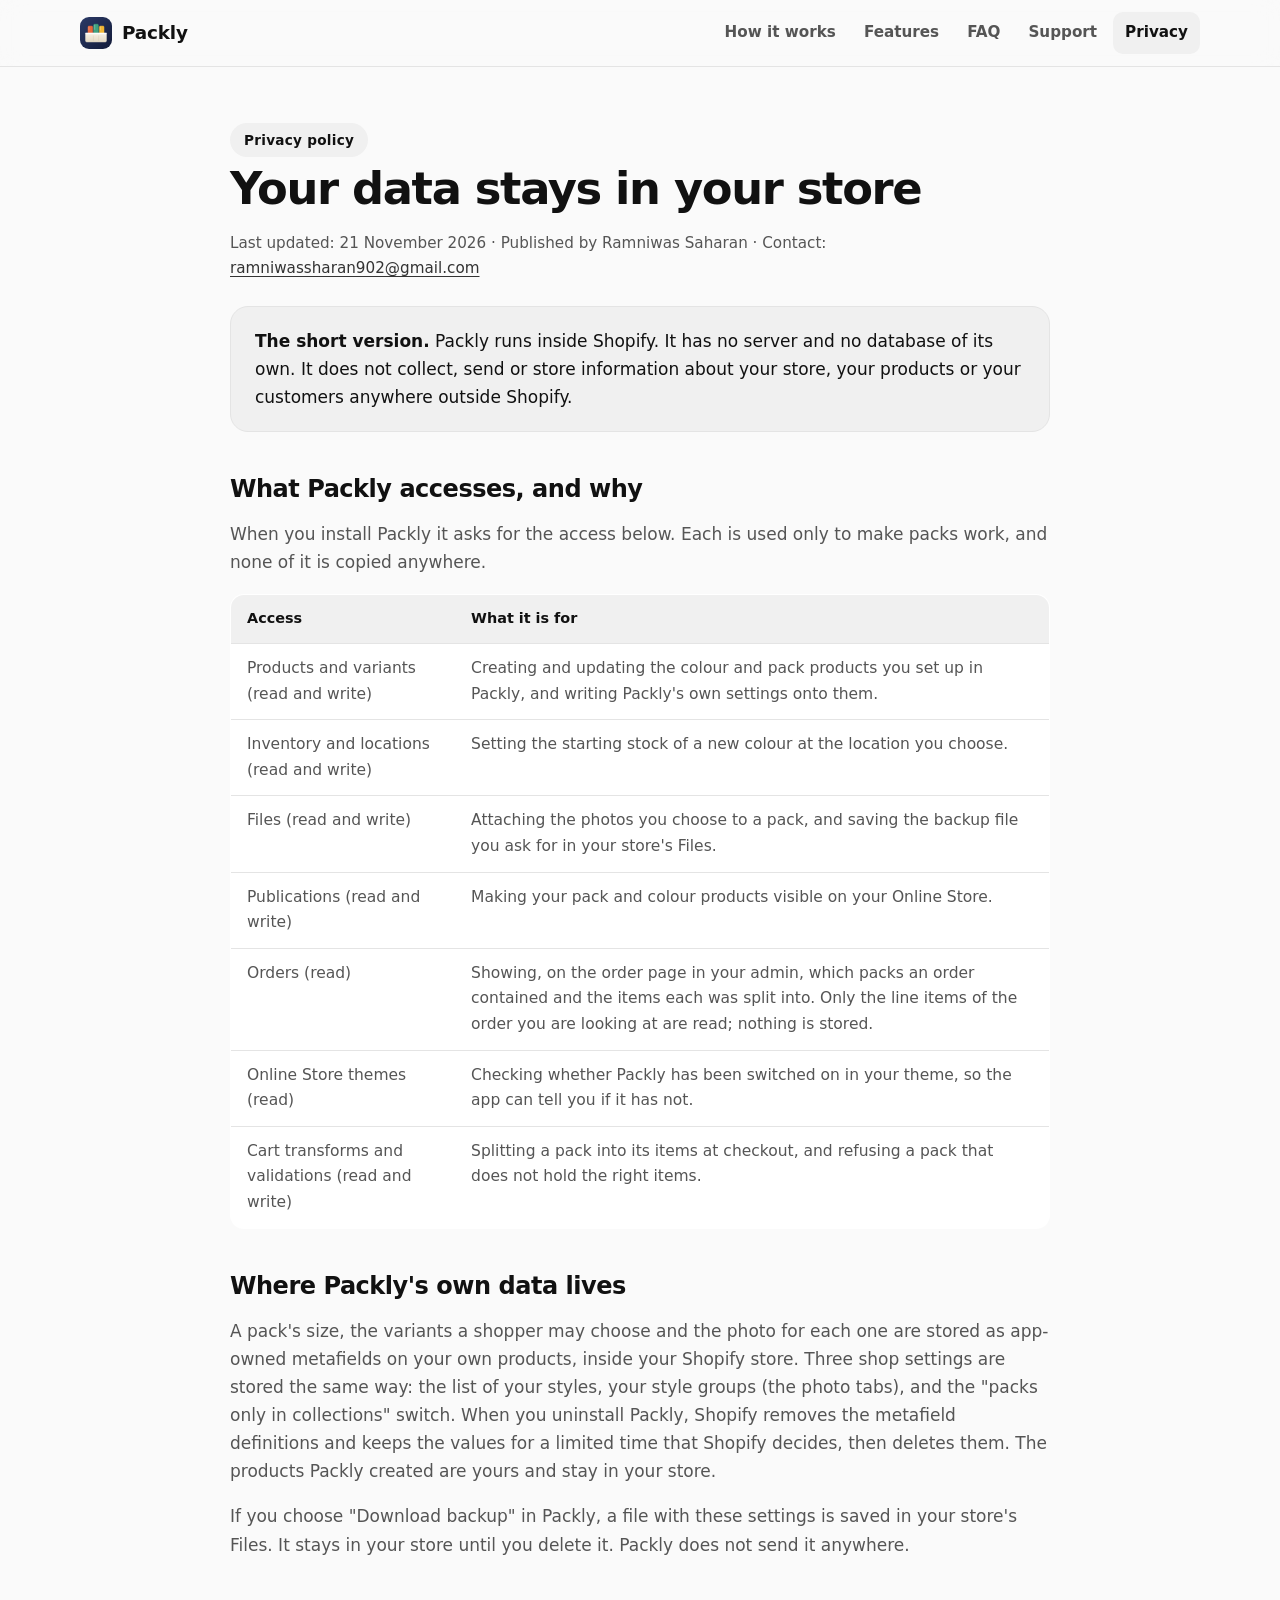
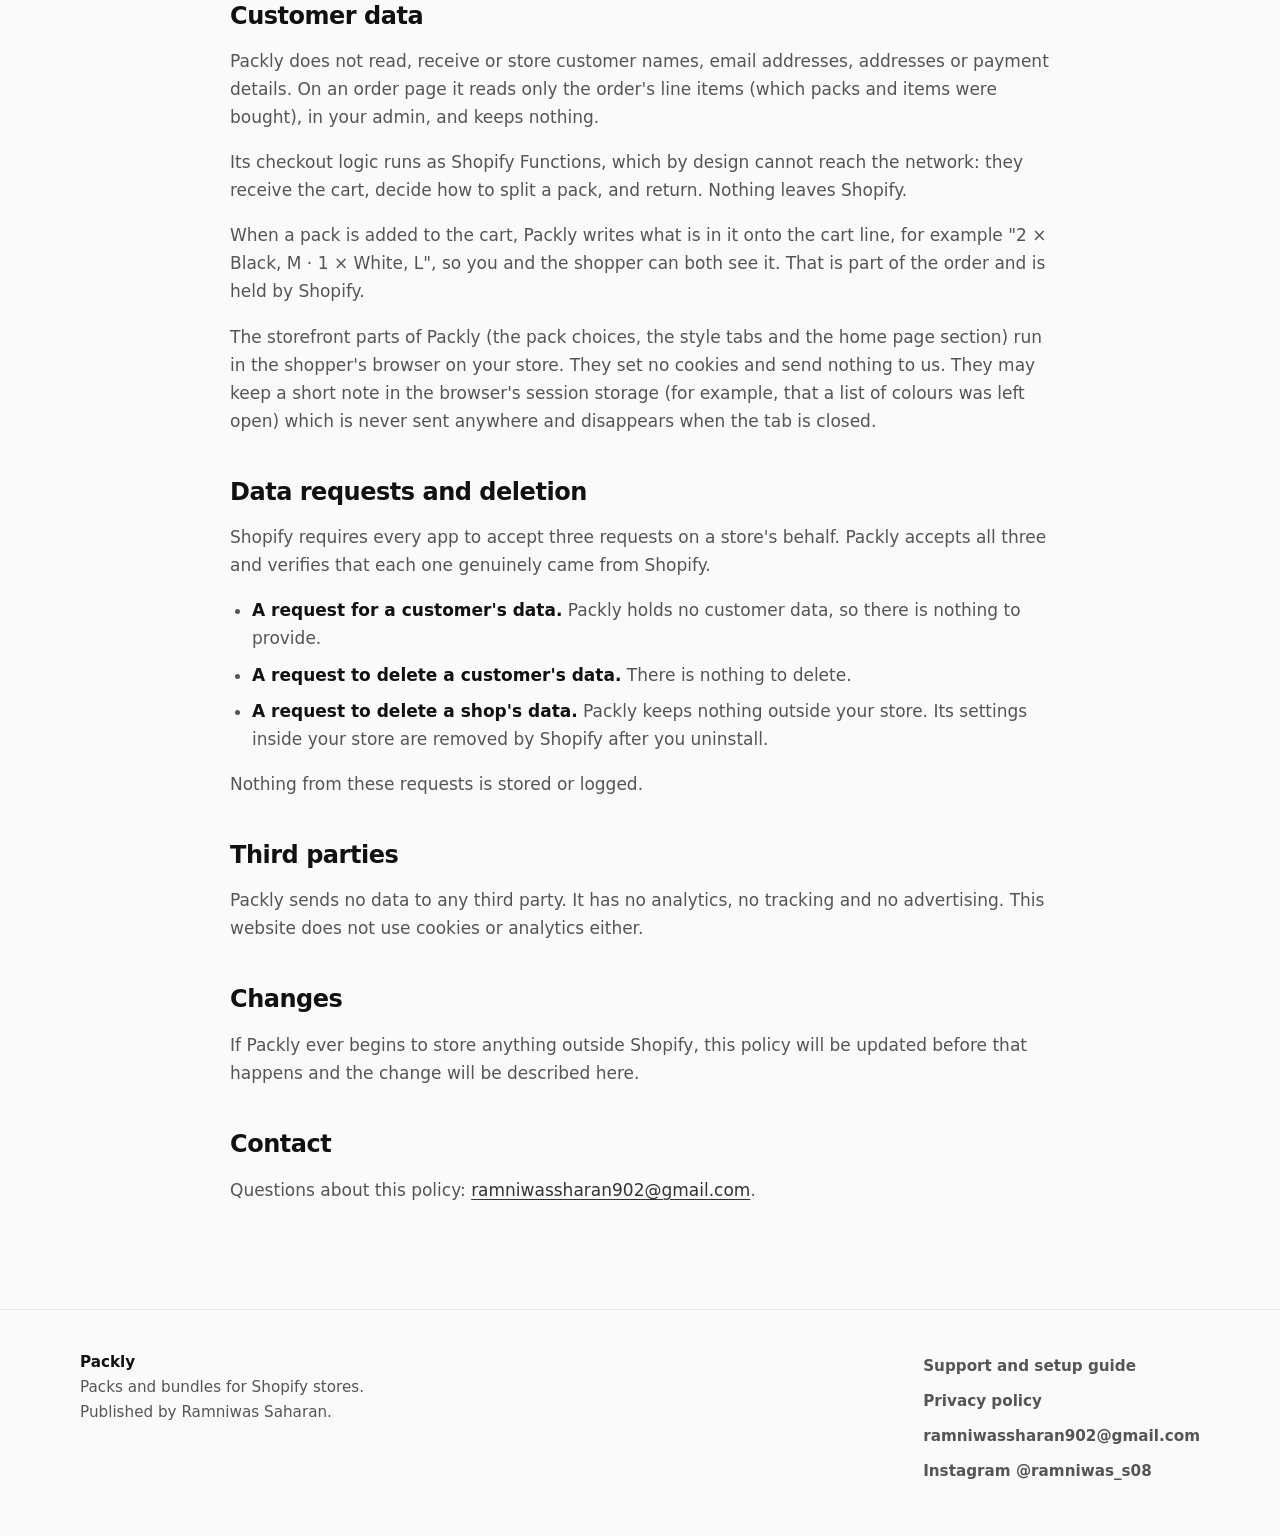
==== commit f43bc279: "Site: larger hero image; remove phone/WhatsApp number" ====
--- a/privacy.html
+++ b/privacy.html
@@ -74,7 +74,7 @@
 <p>If Packly ever begins to store anything outside Shopify, this policy will be updated before that happens and the change will be described here.</p>
 
 <h2>Contact</h2>
-<p>Questions about this policy: <a href="mailto:ramniwassharan902@gmail.com">ramniwassharan902@gmail.com</a>, or <a href="https://wa.me/917424891134">WhatsApp +91 74248 91134</a>.</p>
+<p>Questions about this policy: <a href="mailto:ramniwassharan902@gmail.com">ramniwassharan902@gmail.com</a>.</p>
 </div></div></main>
 
 
@@ -84,7 +84,6 @@
 <a href="support.html">Support and setup guide</a>
 <a href="privacy.html">Privacy policy</a>
 <a href="mailto:ramniwassharan902@gmail.com">ramniwassharan902@gmail.com</a>
-<a href="https://wa.me/917424891134">WhatsApp +91 74248 91134</a>
 <a href="https://instagram.com/ramniwas_s08">Instagram @ramniwas_s08</a>
 </nav></div></footer>
 </body></html>
--- a/style.css
+++ b/style.css
@@ -2,26 +2,26 @@
    One file for every page. System fonts only (no web-font request), subtle motion that stops
    for people who ask for less of it. */
 :root {
-  --bg: #fbf9f6;
+  --bg: #fafafa;
   --surface: #ffffff;
-  --ink: #1b1f3b;
-  --ink-soft: #4b5074;
-  --line: #e7e3dc;
-  --accent: #f2a93b;
-  --brand: #26305e;
-  --brand-2: #3a4790;
+  --ink: #111111;
+  --ink-soft: #555555;
+  --line: #e4e4e4;
+  --accent: #9a9a9a;
+  --brand: #111111;
+  --brand-2: #333333;
   --on-brand: #ffffff;
-  --tint: #f1edff;
-  --ok: #1c7c4f;
+  --tint: #f0f0f0;
+  --ok: #111111;
   --radius: 18px;
-  --shadow: 0 1px 2px rgba(27, 31, 59, .06), 0 12px 32px -12px rgba(27, 31, 59, .18);
+  --shadow: 0 1px 2px rgba(0, 0, 0, .06), 0 12px 32px -12px rgba(0, 0, 0, .2);
   --max: 1120px;
   font-family: ui-sans-serif, system-ui, -apple-system, "Segoe UI", Roboto, "Helvetica Neue", Arial, sans-serif;
 }
 @media (prefers-color-scheme: dark) {
   :root {
-    --bg: #111428; --surface: #181c37; --ink: #f2f3fb; --ink-soft: #b4b9d8; --line: #2a2f55;
-    --tint: #1d2147; --brand: #aab4ff; --brand-2: #c9d0ff; --on-brand: #11142a;
+    --bg: #0d0d0d; --surface: #161616; --ink: #f5f5f5; --ink-soft: #b0b0b0; --line: #2a2a2a;
+    --tint: #1f1f1f; --brand: #f5f5f5; --brand-2: #d6d6d6; --on-brand: #0d0d0d; --accent: #777777;
     --shadow: 0 1px 2px rgba(0, 0, 0, .4), 0 12px 32px -12px rgba(0, 0, 0, .6);
   }
 }
@@ -53,7 +53,10 @@
 .hero { padding: 72px 0 40px; position: relative; overflow: hidden; isolation: isolate; }
 .hero::before { content: ""; position: absolute; inset: -20% -10% auto auto; width: 620px; height: 620px; background: radial-gradient(closest-side, color-mix(in srgb, var(--accent) 38%, transparent), transparent); z-index: -1; }
 .hero::after { content: ""; position: absolute; inset: auto auto -30% -10%; width: 560px; height: 560px; background: radial-gradient(closest-side, color-mix(in srgb, var(--brand-2) 26%, transparent), transparent); z-index: -1; }
-.hero-grid { display: grid; grid-template-columns: 1.02fr 1fr; gap: 48px; align-items: center; }
+.hero-grid { display: grid; grid-template-columns: 1fr; gap: 44px; justify-items: center; text-align: center; }
+.hero-grid .lead { margin-inline: auto; }
+.hero-grid .cta-row { justify-content: center; }
+.hero-grid .frame { width: 100%; max-width: 1080px; }
 .eyebrow { display: inline-flex; align-items: center; gap: 8px; padding: 6px 14px; border-radius: 999px; background: var(--tint); color: var(--brand); font-weight: 700; font-size: .85rem; letter-spacing: .02em; }
 h1 { font-size: clamp(2.2rem, 5vw, 3.6rem); line-height: 1.07; letter-spacing: -.03em; margin: 18px 0 18px; font-weight: 800; }
 h1 em { font-style: normal; background: linear-gradient(180deg, transparent 62%, color-mix(in srgb, var(--accent) 55%, transparent) 62%); }
@@ -106,10 +109,10 @@
 details[open] summary::after { transform: rotate(45deg); }
 details p { color: var(--ink-soft); margin: 0 0 16px; }
 
-.cta-band { background: linear-gradient(135deg, #26305e, #3a4790); color: #fff; border-radius: 28px; padding: 56px 40px; text-align: center; }
+.cta-band { background: linear-gradient(135deg, #111111, #3a3a3a); color: #fff; border-radius: 28px; padding: 56px 40px; text-align: center; }
 .cta-band h2 { color: #fff; }
-.cta-band p { color: #dfe2ff; max-width: 34em; margin: 0 auto 26px; }
-.cta-band .btn-primary { background: var(--accent); color: #2b1c00; box-shadow: none; }
+.cta-band p { color: #d6d6d6; max-width: 34em; margin: 0 auto 26px; }
+.cta-band .btn-primary { background: #ffffff; color: #111111; box-shadow: none; }
 .cta-band .btn-ghost { background: transparent; color: #fff; border-color: rgba(255, 255, 255, .45); }
 
 .doc { padding: 56px 0 24px; }
@@ -127,7 +130,7 @@
 th, td { text-align: left; padding: 12px 16px; border-bottom: 1px solid var(--line); vertical-align: top; color: var(--ink-soft); }
 th { background: var(--tint); color: var(--ink); font-size: .9rem; }
 tr:last-child td { border-bottom: 0; }
-.contact-grid { display: grid; grid-template-columns: repeat(3, 1fr); gap: 16px; margin: 24px 0; }
+.contact-grid { display: grid; grid-template-columns: repeat(2, 1fr); gap: 16px; margin: 24px 0; }
 .contact-grid a { display: block; text-decoration: none; background: var(--surface); border: 1px solid var(--line); border-radius: 16px; padding: 18px 20px; color: var(--ink); transition: transform .15s ease, box-shadow .15s ease; }
 .contact-grid a:hover { transform: translateY(-2px); box-shadow: var(--shadow); }
 .contact-grid strong { font-size: .95rem; }
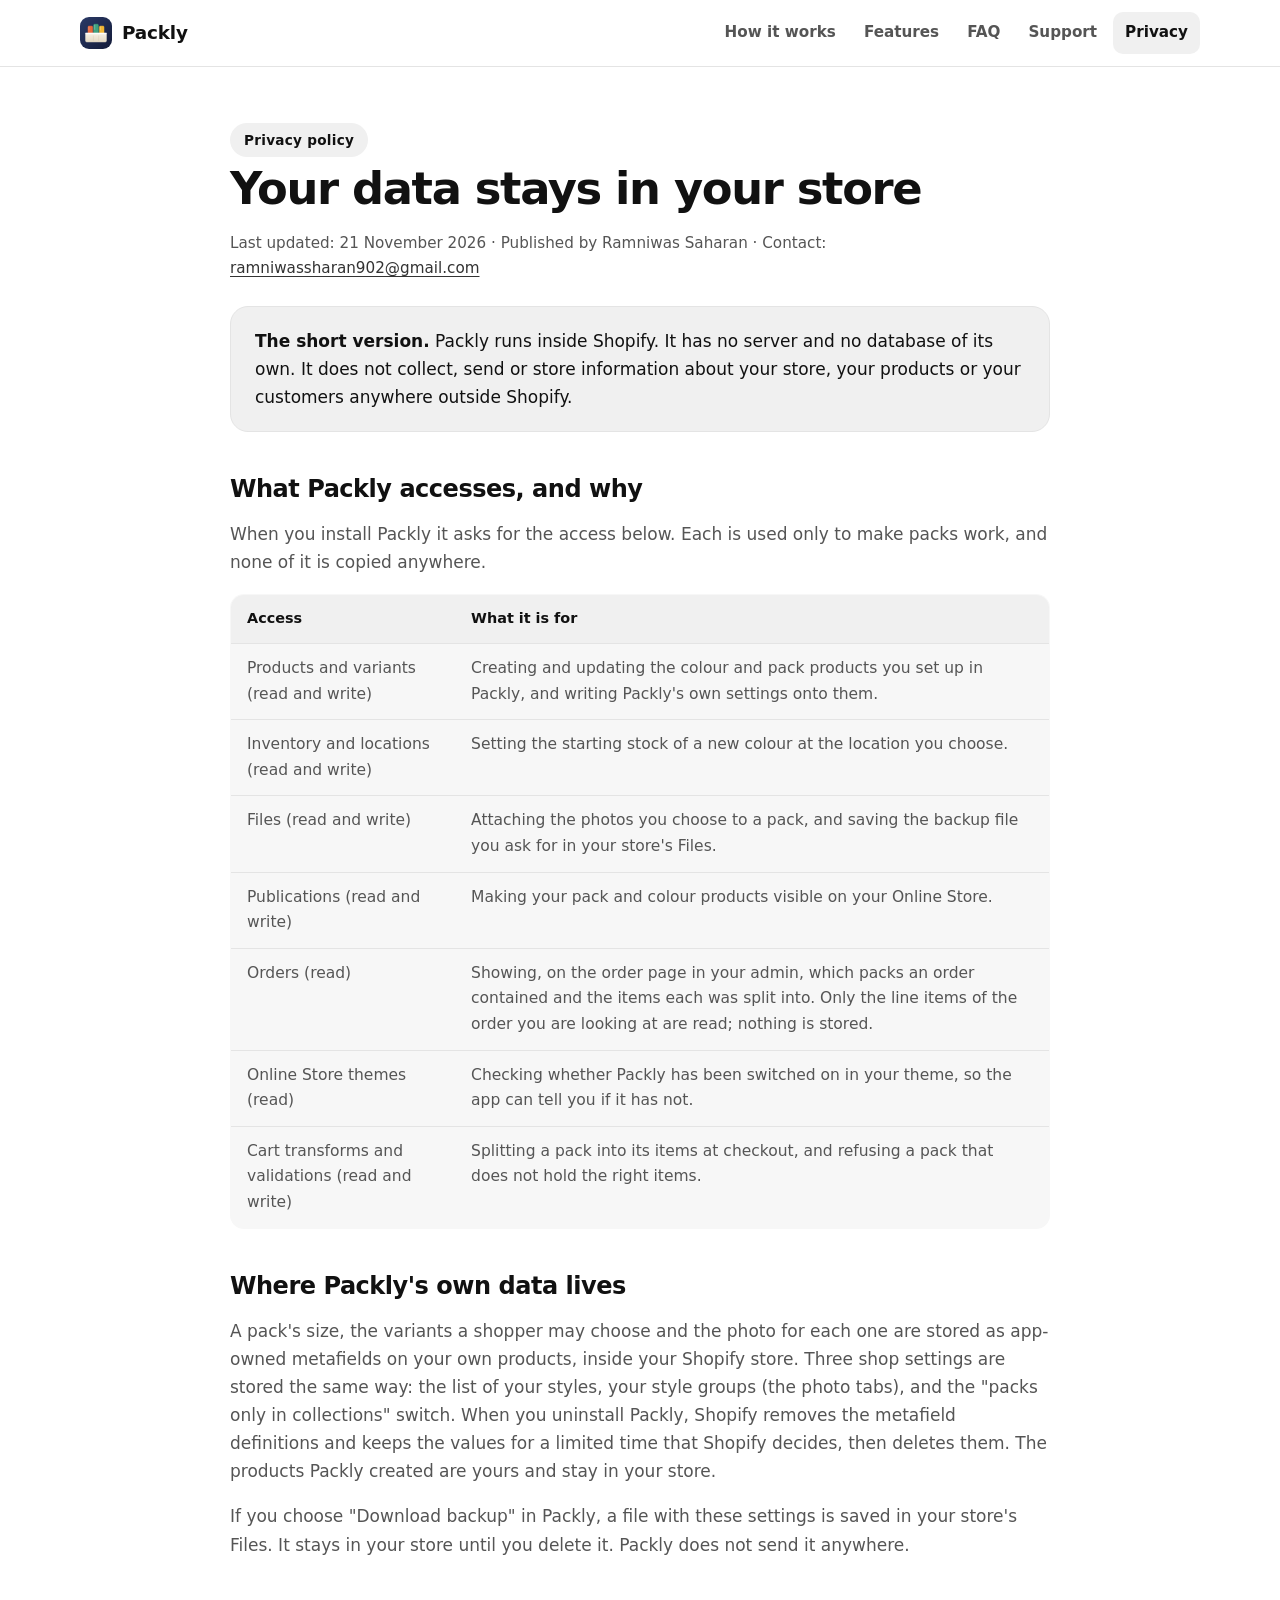
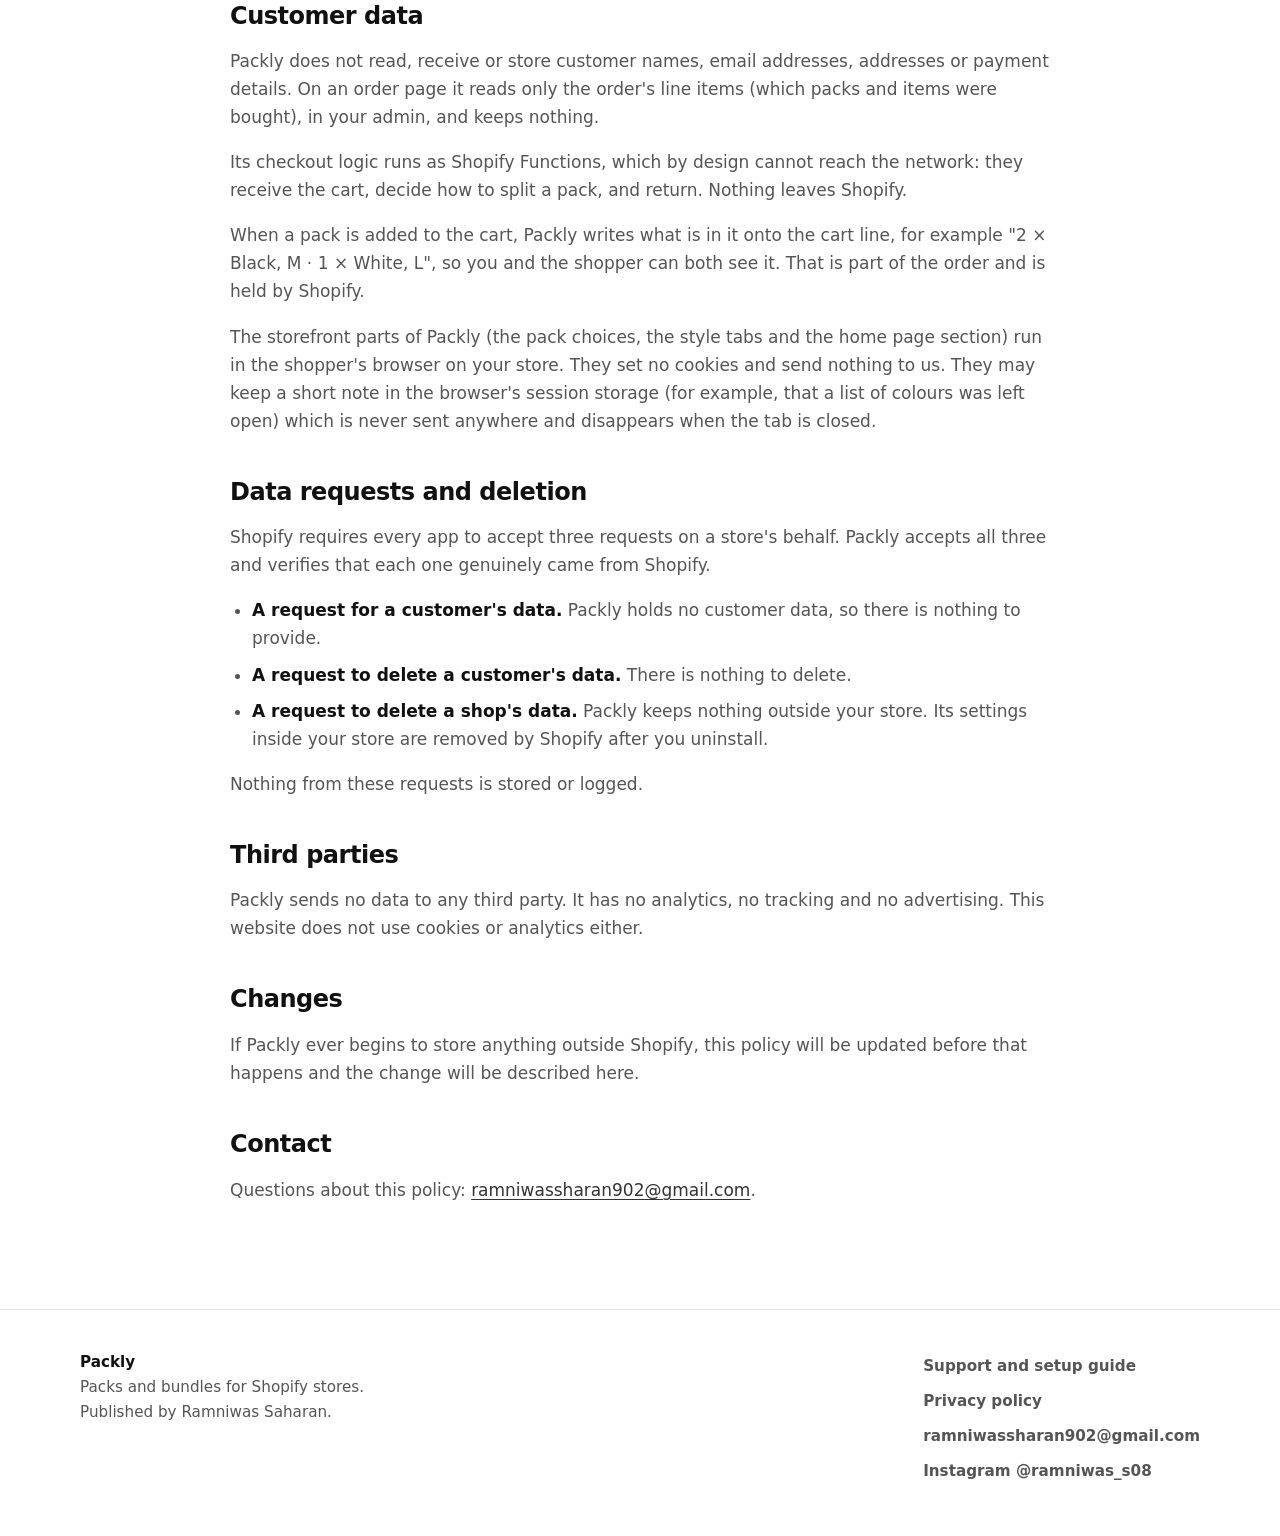
==== commit e27a7671: "Site: always a white background (no dark mode)" ====
--- a/privacy.html
+++ b/privacy.html
@@ -5,7 +5,7 @@
 <meta name="viewport" content="width=device-width,initial-scale=1">
 <title>Privacy policy – Packly</title>
 <meta name="description" content="Packly runs inside Shopify and stores nothing outside it. What it accesses, why, and what happens to your data.">
-<meta name="theme-color" content="#26305e">
+<meta name="theme-color" content="#ffffff">
 <link rel="canonical" href="https://ramniwas08.github.io/packly/privacy.html">
 <link rel="icon" href="assets/favicon.png">
 <link rel="apple-touch-icon" href="assets/icon-192.png">
--- a/style.css
+++ b/style.css
@@ -1,9 +1,10 @@
 /* Packly site — clean, light, modern. Warm off-white, deep indigo ink, one amber accent.
+   Always light (white background), whatever the visitor's system setting.
    One file for every page. System fonts only (no web-font request), subtle motion that stops
    for people who ask for less of it. */
 :root {
-  --bg: #fafafa;
-  --surface: #ffffff;
+  --bg: #ffffff;
+  --surface: #f7f7f7;
   --ink: #111111;
   --ink-soft: #555555;
   --line: #e4e4e4;
@@ -16,14 +17,8 @@
   --radius: 18px;
   --shadow: 0 1px 2px rgba(0, 0, 0, .06), 0 12px 32px -12px rgba(0, 0, 0, .2);
   --max: 1120px;
+  color-scheme: light;
   font-family: ui-sans-serif, system-ui, -apple-system, "Segoe UI", Roboto, "Helvetica Neue", Arial, sans-serif;
-}
-@media (prefers-color-scheme: dark) {
-  :root {
-    --bg: #0d0d0d; --surface: #161616; --ink: #f5f5f5; --ink-soft: #b0b0b0; --line: #2a2a2a;
-    --tint: #1f1f1f; --brand: #f5f5f5; --brand-2: #d6d6d6; --on-brand: #0d0d0d; --accent: #777777;
-    --shadow: 0 1px 2px rgba(0, 0, 0, .4), 0 12px 32px -12px rgba(0, 0, 0, .6);
-  }
 }
 * { box-sizing: border-box; }
 html { scroll-behavior: smooth; }
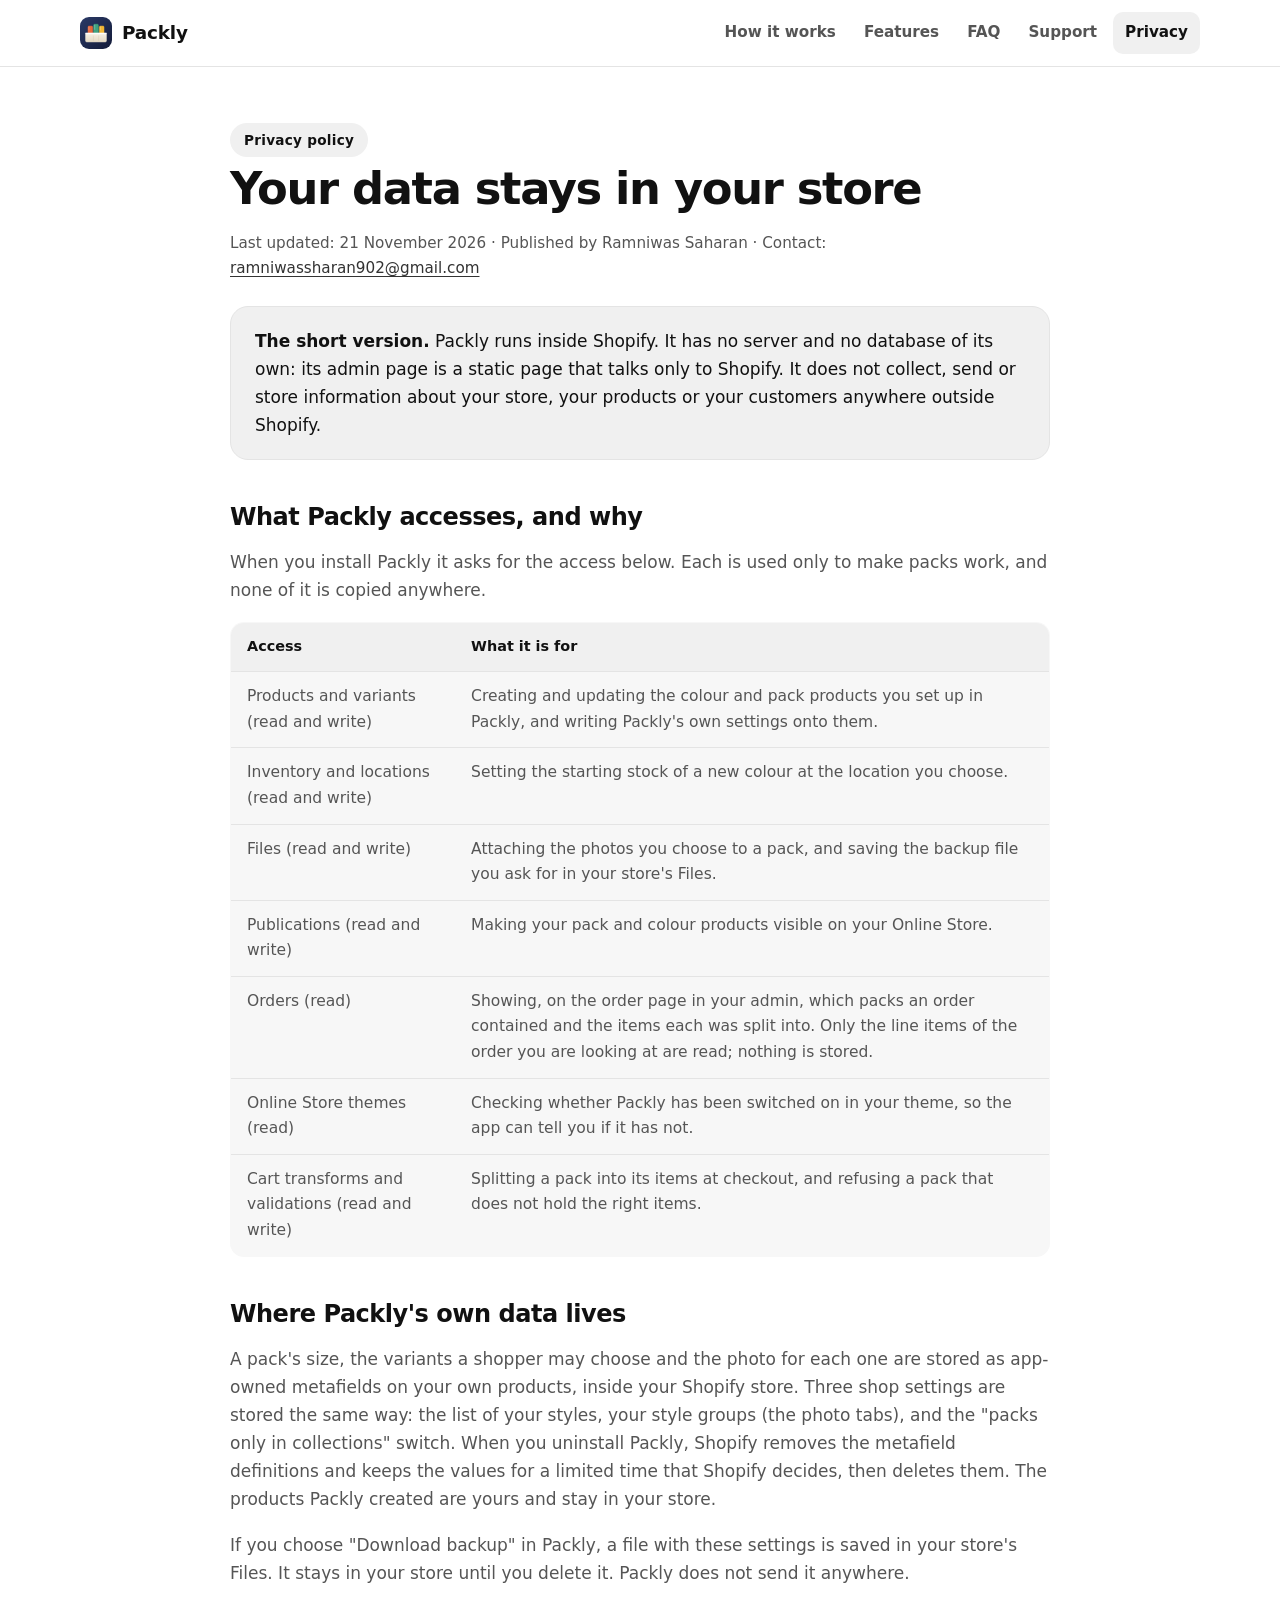
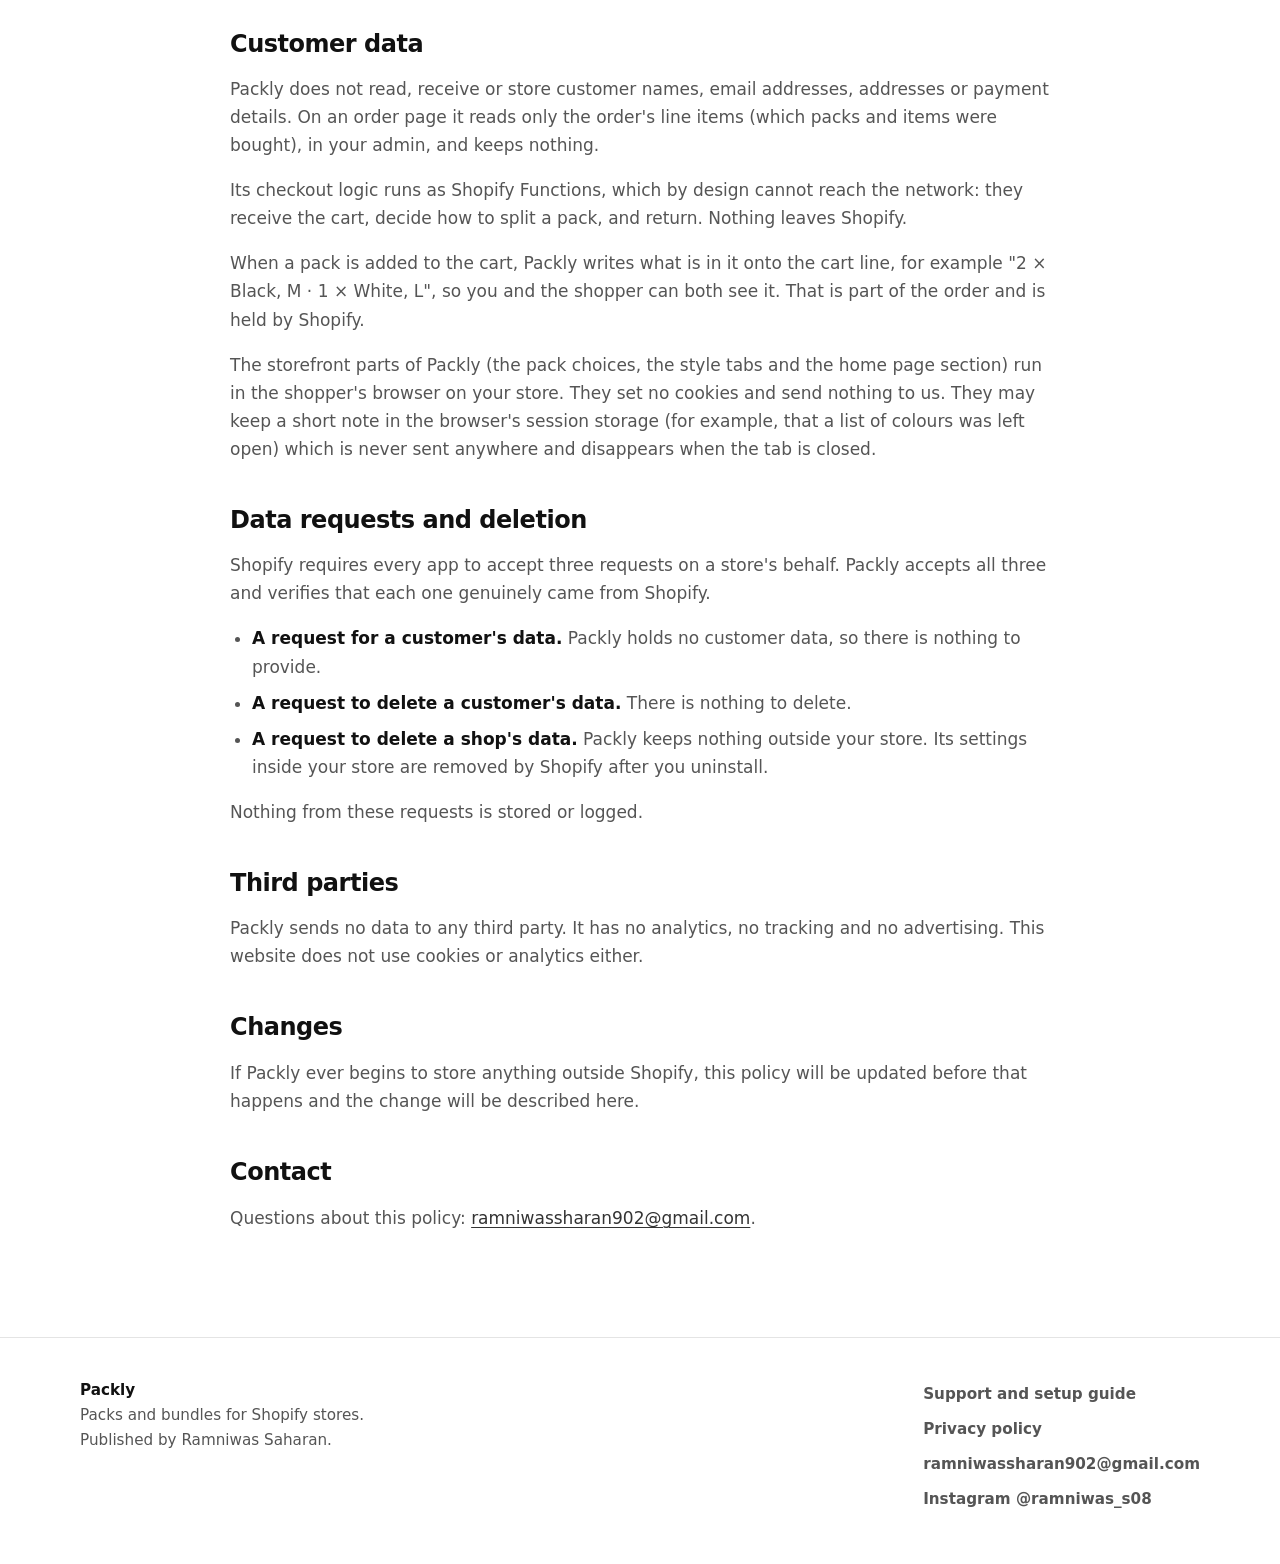
==== commit 6e66dd83: "Privacy/home wording: admin is a static page" ====
--- a/privacy.html
+++ b/privacy.html
@@ -33,7 +33,7 @@
 <span class="eyebrow">Privacy policy</span>
 <h1>Your data stays in your store</h1>
 <p class="meta">Last updated: 21 November 2026 · Published by Ramniwas Saharan · Contact: <a href="mailto:ramniwassharan902@gmail.com">ramniwassharan902@gmail.com</a></p>
-<div class="callout"><p><strong>The short version.</strong> Packly runs inside Shopify. It has no server and no database of its own. It does not collect, send or store information about your store, your products or your customers anywhere outside Shopify.</p></div>
+<div class="callout"><p><strong>The short version.</strong> Packly runs inside Shopify. It has no server and no database of its own: its admin page is a static page that talks only to Shopify. It does not collect, send or store information about your store, your products or your customers anywhere outside Shopify.</p></div>
 
 <h2>What Packly accesses, and why</h2>
 <p>When you install Packly it asks for the access below. Each is used only to make packs work, and none of it is copied anywhere.</p>
